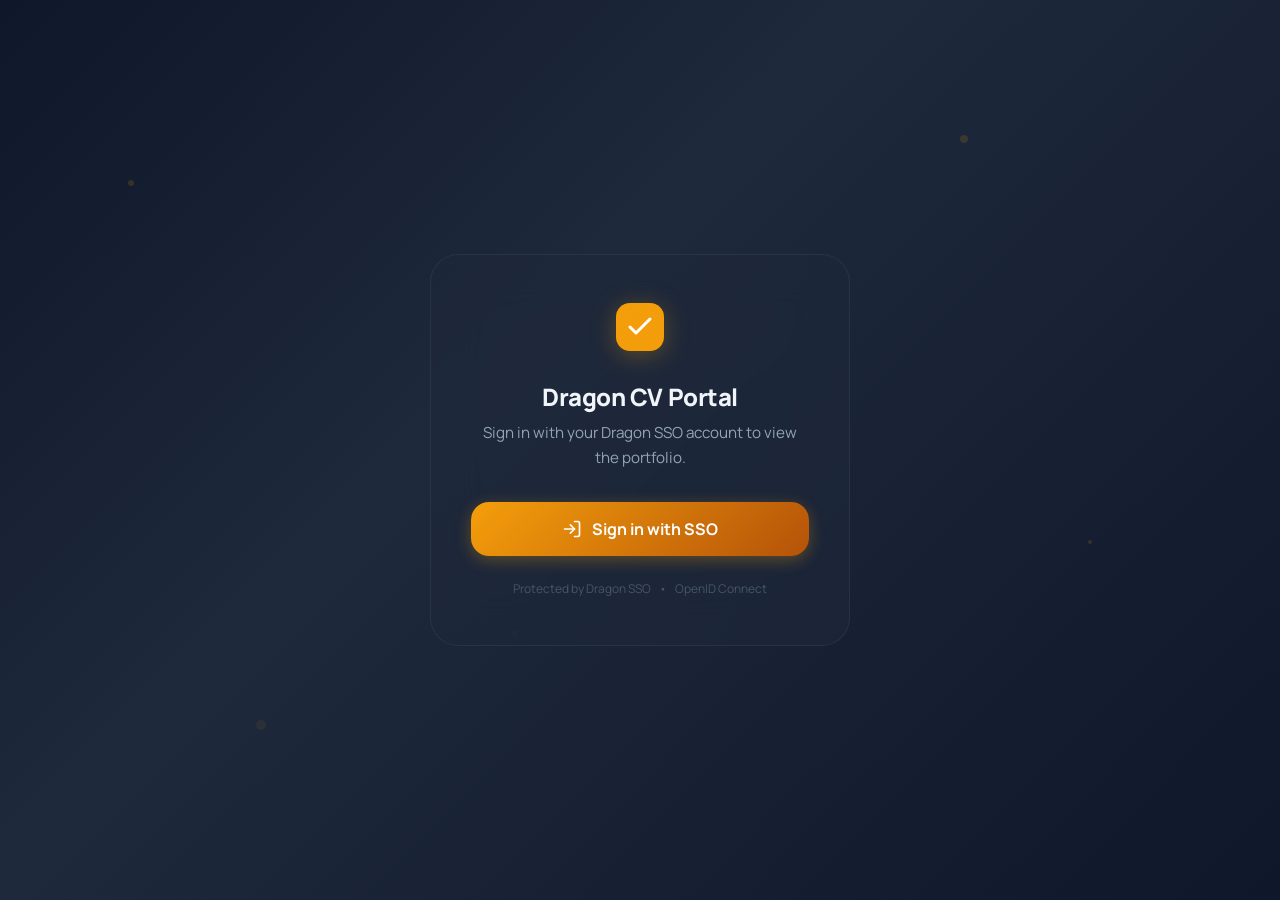
==== site/index.html @ c3ba5849 "feat: use configmap for auth config" ====
<!DOCTYPE html>
<html lang="en">
<head>
    <meta charset="UTF-8">
    <meta name="viewport" content="width=device-width, initial-scale=1.0">
    <title>Pham Dinh Long | Software Engineer</title>
    <meta name="description" content="Senior .NET Back-end Engineer with experience in enterprise systems, ABP Framework, distributed systems, and Kubernetes delivery.">
    <link rel="preconnect" href="https://fonts.googleapis.com">
    <link rel="preconnect" href="https://fonts.gstatic.com" crossorigin>
    <link href="https://fonts.googleapis.com/css2?family=Manrope:wght@400;500;600;700;800&family=Source+Serif+4:wght@600;700&display=swap" rel="stylesheet">
    <link rel="stylesheet" href="styles.css">
</head>
<body>

    <!-- ════════════════════════════════════════════════════════════
         LOGIN GATE — Hiển thị khi chưa đăng nhập
         User phải login qua SSO mới xem được CV
         ════════════════════════════════════════════════════════════ -->
    <div id="login-gate" class="login-gate">
        <div class="login-particles">
            <span></span><span></span><span></span>
            <span></span><span></span><span></span>
        </div>
        <div class="login-card">
            <div class="login-logo">
                <svg width="48" height="48" viewBox="0 0 48 48" fill="none">
                    <rect width="48" height="48" rx="14" fill="url(#grad)"/>
                    <path d="M14 24l6 6 14-14" stroke="#fff" stroke-width="3" stroke-linecap="round" stroke-linejoin="round"/>
                    <defs><linearGradient id="grad" x1="0" y1="0" x2="48" y2="48"><stop stop-color="#f59e0b"/><stop offset="1" stop-color="#b45309"/></linearGradient></defs>
                </svg>
            </div>
            <h2 class="login-title">Dragon CV Portal</h2>
            <p class="login-subtitle">Sign in with your Dragon SSO account to view the portfolio.</p>
            <p class="login-error" id="login-error"></p>
            <button class="login-btn" onclick="login()" id="login-button">
                <svg width="20" height="20" viewBox="0 0 24 24" fill="none" stroke="currentColor" stroke-width="2" stroke-linecap="round" stroke-linejoin="round">
                    <path d="M15 3h4a2 2 0 0 1 2 2v14a2 2 0 0 1-2 2h-4"/>
                    <polyline points="10 17 15 12 10 7"/>
                    <line x1="15" y1="12" x2="3" y2="12"/>
                </svg>
                Sign in with SSO
            </button>
            <div class="login-footer">
                <span>Protected by Dragon SSO</span>
                <span>•</span>
                <span>OpenID Connect</span>
            </div>
        </div>
    </div>

    <!-- ════════════════════════════════════════════════════════════
         USER BAR — Hiển thị thông tin user + nút logout
         ════════════════════════════════════════════════════════════ -->
    <div id="user-bar" class="user-bar" style="display: none;">
        <div class="user-info">
            <div class="user-avatar" id="user-avatar">U</div>
            <div>
                <div class="user-name" id="user-name">User</div>
                <div class="user-email" id="user-email"></div>
            </div>
        </div>
        <button class="logout-btn" onclick="logout()" id="logout-button">
            <svg width="16" height="16" viewBox="0 0 24 24" fill="none" stroke="currentColor" stroke-width="2" stroke-linecap="round" stroke-linejoin="round">
                <path d="M9 21H5a2 2 0 0 1-2-2V5a2 2 0 0 1 2-2h4"/>
                <polyline points="16 17 21 12 16 7"/>
                <line x1="21" y1="12" x2="9" y2="12"/>
            </svg>
            Sign out
        </button>
    </div>

    <!-- ════════════════════════════════════════════════════════════
         CV CONTENT — Chỉ hiển thị sau khi login thành công
         ════════════════════════════════════════════════════════════ -->
    <div id="cv-content" class="cv-content" style="display: none;">
        <div class="page-shell">
            <header class="hero">
                <p class="eyebrow">Senior .NET Back-end Engineer</p>
                <h1>Pham Dinh Long</h1>
                <p class="summary">
                    5+ years building and modernizing enterprise platforms across ERP, HRM, procurement, and real-time messaging.
                    Strong in ABP Framework, distributed systems, DDD, CQRS, Kafka, and Kubernetes-oriented delivery.
                </p>
                <div class="contact-grid">
                    <a href="tel:0336183242">0336 183 242</a>
                    <a href="mailto:pdlong578@gmail.com">pdlong578@gmail.com</a>
                    <a href="https://github.com/long1712578" target="_blank" rel="noreferrer">GitHub</a>
                    <a href="https://www.linkedin.com/in/long-pham-509264329" target="_blank" rel="noreferrer">LinkedIn</a>
                    <span>Ho Chi Minh City</span>
                </div>
            </header>

            <main class="layout">
                <section class="panel panel-accent">
                    <h2>Professional Summary</h2>
                    <p>
                        Senior .NET Back-end Engineer experienced in designing scalable business platforms, refactoring legacy systems,
                        and leading modernization efforts from monolithic or desktop systems into modular web architectures.
                    </p>
                    <p>
                        Delivery focus includes payroll, procurement, ERP domains, event-driven integrations, background processing,
                        and production-oriented deployment workflows.
                    </p>
                </section>

                <section class="panel skills-panel">
                    <h2>Technical Skills</h2>
                    <div class="skill-groups">
                        <div>
                            <h3>Platform</h3>
                            <p>.NET 6/8/9, ASP.NET Core, ABP Framework, Angular, Node.js, NestJS</p>
                        </div>
                        <div>
                            <h3>Data</h3>
                            <p>SQL Server, PostgreSQL, Redis, Elasticsearch</p>
                        </div>
                        <div>
                            <h3>Architecture</h3>
                            <p>Modular Monolith, Microservices, DDD, CQRS, SOLID, OOP, Design Patterns</p>
                        </div>
                        <div>
                            <h3>DevOps</h3>
                            <p>Docker, Kubernetes (K3s), GitHub Actions, Cloudflare, Kafka, Socket.IO</p>
                        </div>
                    </div>
                </section>

                <section class="panel timeline-panel">
                    <h2>Selected Experience</h2>

                    <article class="timeline-item">
                        <div class="timeline-head">
                            <div>
                                <h3>Sevatech</h3>
                                <p>HRM System Modernization</p>
                            </div>
                            <span>May 2025 - Present</span>
                        </div>
                        <ul>
                            <li>Led migration from WinForms to ABP Framework on .NET 9 with modular architecture redesign.</li>
                            <li>Migrated data platform from SQL Server to PostgreSQL with schema redesign and query optimization.</li>
                            <li>Applied Kafka, Redis, Elasticsearch, background workers, and scheduled jobs for payroll batch processing.</li>
                        </ul>
                    </article>

                    <article class="timeline-item">
                        <div class="timeline-head">
                            <div>
                                <h3>Sevatech</h3>
                                <p>Purchase Order System</p>
                            </div>
                            <span>May 2025 - Present</span>
                        </div>
                        <ul>
                            <li>Designed procurement lifecycle system for vendor selection, approvals, and order management.</li>
                            <li>Led domain modeling with ABP layered architecture and multi-stage workflow orchestration.</li>
                            <li>Owned technical planning and code review as team lead.</li>
                        </ul>
                    </article>

                    <article class="timeline-item">
                        <div class="timeline-head">
                            <div>
                                <h3>Enterprise ERP System</h3>
                                <p>Web platform for finance, procurement, warehouse, production planning, and client management</p>
                            </div>
                            <span>2023 - 2025</span>
                        </div>
                        <ul>
                            <li>Built business flows for order lifecycle, merchandise management, and warehouse automation.</li>
                            <li>Delivered real-time updates using background workers and Socket.IO patterns.</li>
                            <li>Supported costing, pricing, and production process orchestration for enterprise operations.</li>
                        </ul>
                    </article>
                </section>

                <section class="panel quote-panel">
                    <h2>What I Bring</h2>
                    <p>
                        I combine backend architecture depth with practical delivery discipline: clean domain design, production-safe CI/CD,
                        and systems that can be debugged, scaled, and handed over without drama.
                    </p>
                </section>
            </main>
        </div>
    </div>

    <!-- OIDC Config (từ K8s ConfigMap — xem cv-auth-config.yaml) -->
    <script src="config.js"></script>
    <!-- OIDC Auth Module -->
    <script src="auth.js"></script>
</body>
</html>
---- site/styles.css ----
/* ═══════════════════════════════════════════════════════════════
   Dragon CV — Styles
   
   Cấu trúc:
   1. Design tokens (CSS variables)
   2. Reset & base
   3. Login gate (SSO login screen)
   4. User bar (authenticated header)
   5. CV content (portfolio)
   6. Responsive breakpoints
   ═══════════════════════════════════════════════════════════════ */

/* ── 1. Design Tokens ─────────────────────────────────────── */
:root {
    --bg: #f4efe7;
    --panel: rgba(255, 255, 255, 0.78);
    --panel-strong: #1f2937;
    --text: #18212e;
    --muted: #556274;
    --accent: #b45309;
    --accent-soft: #f59e0b;
    --accent-glow: rgba(245, 158, 11, 0.3);
    --line: rgba(24, 33, 46, 0.08);
    --shadow: 0 20px 60px rgba(24, 33, 46, 0.12);
    --radius-sm: 12px;
    --radius-md: 18px;
    --radius-lg: 24px;
    --radius-xl: 28px;
    --transition: 0.3s cubic-bezier(0.4, 0, 0.2, 1);
}

/* ── 2. Reset & Base ──────────────────────────────────────── */
* {
    box-sizing: border-box;
    margin: 0;
    padding: 0;
}

body {
    font-family: 'Manrope', system-ui, -apple-system, sans-serif;
    color: var(--text);
    background:
        radial-gradient(circle at top left, rgba(180, 83, 9, 0.22), transparent 30%),
        radial-gradient(circle at top right, rgba(31, 41, 55, 0.14), transparent 28%),
        linear-gradient(180deg, #fbf7f1 0%, var(--bg) 100%);
    min-height: 100vh;
    -webkit-font-smoothing: antialiased;
}

/* ── 3. Login Gate ────────────────────────────────────────── */
.login-gate {
    position: fixed;
    inset: 0;
    z-index: 1000;
    display: flex;
    align-items: center;
    justify-content: center;
    background: linear-gradient(135deg, #0f172a 0%, #1e293b 40%, #0f172a 100%);
    overflow: hidden;
}

/* Animated background particles */
.login-particles {
    position: absolute;
    inset: 0;
    overflow: hidden;
    pointer-events: none;
}

.login-particles span {
    position: absolute;
    width: 6px;
    height: 6px;
    border-radius: 50%;
    background: var(--accent-soft);
    opacity: 0.15;
    animation: float 15s infinite ease-in-out;
}

.login-particles span:nth-child(1) { left: 10%; top: 20%; animation-delay: 0s; animation-duration: 18s; }
.login-particles span:nth-child(2) { left: 75%; top: 15%; animation-delay: 2s; width: 8px; height: 8px; }
.login-particles span:nth-child(3) { left: 40%; top: 70%; animation-delay: 4s; animation-duration: 20s; }
.login-particles span:nth-child(4) { left: 85%; top: 60%; animation-delay: 6s; width: 4px; height: 4px; }
.login-particles span:nth-child(5) { left: 20%; top: 80%; animation-delay: 8s; width: 10px; height: 10px; opacity: 0.08; }
.login-particles span:nth-child(6) { left: 60%; top: 40%; animation-delay: 3s; animation-duration: 22s; }

@keyframes float {
    0%, 100% { transform: translate(0, 0) scale(1); opacity: 0.15; }
    25% { transform: translate(30px, -40px) scale(1.3); opacity: 0.25; }
    50% { transform: translate(-20px, 20px) scale(0.8); opacity: 0.1; }
    75% { transform: translate(40px, 30px) scale(1.1); opacity: 0.2; }
}

.login-card {
    position: relative;
    width: min(420px, calc(100% - 32px));
    padding: 48px 40px;
    border-radius: var(--radius-xl);
    background: rgba(30, 41, 59, 0.6);
    border: 1px solid rgba(148, 163, 184, 0.1);
    backdrop-filter: blur(24px);
    text-align: center;
    animation: cardAppear 0.6s ease-out;
}

@keyframes cardAppear {
    from { opacity: 0; transform: translateY(20px) scale(0.96); }
    to { opacity: 1; transform: translateY(0) scale(1); }
}

.login-logo {
    margin-bottom: 24px;
}

.login-logo svg {
    filter: drop-shadow(0 4px 12px var(--accent-glow));
}

.login-title {
    color: #f1f5f9;
    font-size: 1.5rem;
    font-weight: 800;
    margin-bottom: 8px;
    letter-spacing: -0.02em;
}

.login-subtitle {
    color: #94a3b8;
    font-size: 0.95rem;
    line-height: 1.6;
    margin-bottom: 32px;
}

.login-error {
    display: none;
    color: #f87171;
    font-size: 0.85rem;
    margin-bottom: 16px;
    padding: 10px 16px;
    border-radius: var(--radius-sm);
    background: rgba(248, 113, 113, 0.1);
    border: 1px solid rgba(248, 113, 113, 0.2);
}

.login-btn {
    display: inline-flex;
    align-items: center;
    gap: 10px;
    width: 100%;
    padding: 16px 24px;
    border: none;
    border-radius: var(--radius-md);
    background: linear-gradient(135deg, var(--accent-soft), var(--accent));
    color: #fff;
    font-family: inherit;
    font-size: 1rem;
    font-weight: 700;
    cursor: pointer;
    transition: all var(--transition);
    justify-content: center;
    box-shadow: 0 4px 16px var(--accent-glow);
}

.login-btn:hover {
    transform: translateY(-2px);
    box-shadow: 0 8px 24px var(--accent-glow);
    filter: brightness(1.1);
}

.login-btn:active {
    transform: translateY(0);
}

.login-footer {
    display: flex;
    align-items: center;
    justify-content: center;
    gap: 8px;
    margin-top: 24px;
    color: #475569;
    font-size: 0.75rem;
}

/* ── 4. User Bar ──────────────────────────────────────────── */
.user-bar {
    position: sticky;
    top: 0;
    z-index: 100;
    display: flex;
    align-items: center;
    justify-content: space-between;
    padding: 12px 24px;
    background: rgba(15, 23, 42, 0.95);
    backdrop-filter: blur(12px);
    border-bottom: 1px solid rgba(148, 163, 184, 0.1);
    animation: slideDown 0.4s ease-out;
}

@keyframes slideDown {
    from { opacity: 0; transform: translateY(-100%); }
    to { opacity: 1; transform: translateY(0); }
}

.user-info {
    display: flex;
    align-items: center;
    gap: 12px;
}

.user-avatar {
    width: 36px;
    height: 36px;
    border-radius: 10px;
    background: linear-gradient(135deg, var(--accent-soft), var(--accent));
    display: flex;
    align-items: center;
    justify-content: center;
    color: #fff;
    font-weight: 800;
    font-size: 0.9rem;
}

.user-name {
    color: #f1f5f9;
    font-weight: 700;
    font-size: 0.9rem;
}

.user-email {
    color: #64748b;
    font-size: 0.75rem;
}

.logout-btn {
    display: inline-flex;
    align-items: center;
    gap: 6px;
    padding: 8px 16px;
    border: 1px solid rgba(148, 163, 184, 0.2);
    border-radius: var(--radius-sm);
    background: transparent;
    color: #94a3b8;
    font-family: inherit;
    font-size: 0.8rem;
    font-weight: 600;
    cursor: pointer;
    transition: all var(--transition);
}

.logout-btn:hover {
    color: #f87171;
    border-color: rgba(248, 113, 113, 0.3);
    background: rgba(248, 113, 113, 0.1);
}

/* ── 5. CV Content ────────────────────────────────────────── */
.cv-content {
    animation: fadeIn 0.5s ease-out;
}

@keyframes fadeIn {
    from { opacity: 0; }
    to { opacity: 1; }
}

.page-shell {
    width: min(1120px, calc(100% - 32px));
    margin: 0 auto;
    padding: 48px 0 72px;
}

.hero {
    position: relative;
    overflow: hidden;
    padding: 40px;
    border: 1px solid var(--line);
    border-radius: var(--radius-xl);
    background: linear-gradient(135deg, rgba(255, 248, 240, 0.96), rgba(255, 255, 255, 0.72));
    box-shadow: var(--shadow);
}

.eyebrow {
    margin: 0 0 12px;
    color: var(--accent);
    letter-spacing: 0.18em;
    text-transform: uppercase;
    font-size: 0.75rem;
    font-weight: 800;
}

h1, h2, h3 { margin: 0; }

h1 {
    max-width: 680px;
    font-family: 'Source Serif 4', serif;
    font-size: clamp(2.8rem, 7vw, 5rem);
    line-height: 0.95;
}

.summary {
    max-width: 760px;
    margin: 18px 0 0;
    font-size: 1.05rem;
    line-height: 1.75;
    color: var(--muted);
}

.contact-grid {
    display: grid;
    grid-template-columns: repeat(auto-fit, minmax(190px, 1fr));
    gap: 12px;
    margin-top: 28px;
}

.contact-grid a,
.contact-grid span {
    padding: 14px 16px;
    border-radius: 16px;
    background: rgba(255, 255, 255, 0.7);
    border: 1px solid rgba(180, 83, 9, 0.14);
    color: var(--text);
    text-decoration: none;
    font-weight: 600;
    transition: all var(--transition);
}

.contact-grid a:hover {
    border-color: var(--accent-soft);
    background: rgba(245, 158, 11, 0.08);
    transform: translateY(-2px);
}

.layout {
    display: grid;
    grid-template-columns: repeat(12, 1fr);
    gap: 20px;
    margin-top: 24px;
}

.panel {
    padding: 28px;
    border-radius: var(--radius-lg);
    border: 1px solid var(--line);
    background: var(--panel);
    box-shadow: var(--shadow);
    backdrop-filter: blur(10px);
    transition: transform var(--transition);
}

.panel:hover {
    transform: translateY(-2px);
}

.panel h2 {
    margin-bottom: 14px;
    font-size: 1.25rem;
}

.panel p {
    margin: 0;
    color: var(--muted);
    line-height: 1.75;
}

.panel p + p {
    margin-top: 12px;
}

.panel-accent {
    grid-column: span 5;
    background: linear-gradient(180deg, rgba(180, 83, 9, 0.95), rgba(120, 53, 15, 0.92));
    color: #fff7ed;
}

.panel-accent p,
.panel-accent h2 {
    color: inherit;
}

.skills-panel {
    grid-column: span 7;
}

.skill-groups {
    display: grid;
    grid-template-columns: repeat(auto-fit, minmax(220px, 1fr));
    gap: 18px;
}

.skill-groups div {
    padding: 18px;
    border-radius: var(--radius-md);
    background: rgba(24, 33, 46, 0.03);
    border: 1px solid rgba(24, 33, 46, 0.06);
    transition: all var(--transition);
}

.skill-groups div:hover {
    background: rgba(245, 158, 11, 0.05);
    border-color: rgba(245, 158, 11, 0.15);
}

.skill-groups h3 {
    margin-bottom: 8px;
    font-size: 1rem;
}

.timeline-panel {
    grid-column: span 8;
}

.timeline-item + .timeline-item {
    margin-top: 22px;
    padding-top: 22px;
    border-top: 1px solid var(--line);
}

.timeline-head {
    display: flex;
    align-items: flex-start;
    justify-content: space-between;
    gap: 16px;
    margin-bottom: 10px;
}

.timeline-head p,
.timeline-head span {
    margin: 6px 0 0;
    color: var(--muted);
}

ul {
    margin: 0;
    padding-left: 18px;
    color: var(--muted);
    line-height: 1.7;
}

.quote-panel {
    grid-column: span 4;
    background: linear-gradient(180deg, rgba(31, 41, 55, 0.96), rgba(55, 65, 81, 0.94));
}

.quote-panel h2,
.quote-panel p {
    color: #f9fafb;
}

/* ── 6. Responsive ────────────────────────────────────────── */
@media (max-width: 900px) {
    .panel-accent,
    .skills-panel,
    .timeline-panel,
    .quote-panel {
        grid-column: 1 / -1;
    }

    .hero,
    .panel {
        padding: 24px;
    }

    .timeline-head {
        flex-direction: column;
    }

    .login-card {
        padding: 32px 24px;
    }

    .user-bar {
        padding: 10px 16px;
    }
}

@media (max-width: 480px) {
    .page-shell {
        padding: 24px 0 48px;
    }

    .contact-grid {
        grid-template-columns: 1fr;
    }
}
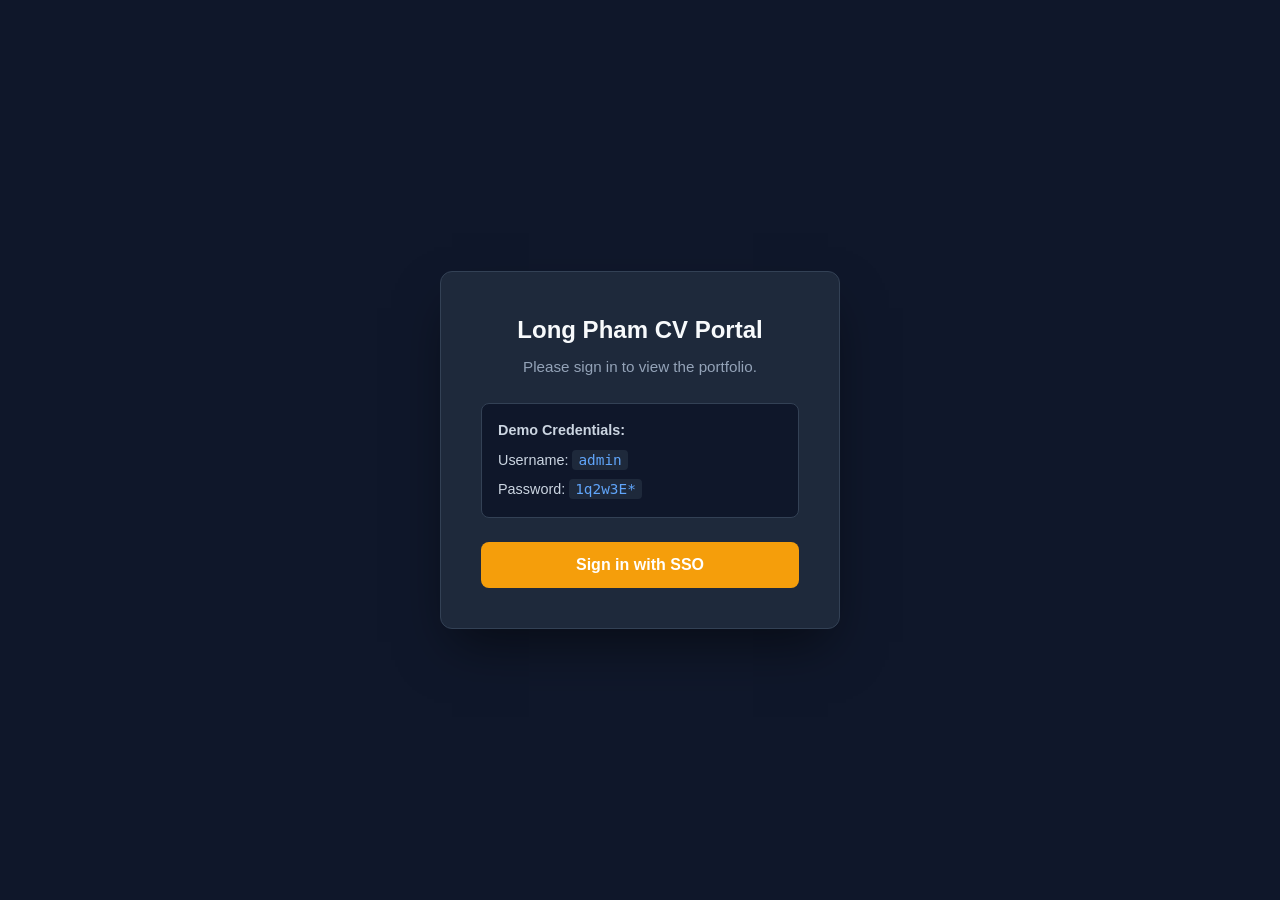
==== commit 1c5a3767: "fix(): UI CV" ====
--- a/site/index.html
+++ b/site/index.html
@@ -5,46 +5,31 @@
     <meta name="viewport" content="width=device-width, initial-scale=1.0">
     <title>Pham Dinh Long | Software Engineer</title>
     <meta name="description" content="Senior .NET Back-end Engineer with experience in enterprise systems, ABP Framework, distributed systems, and Kubernetes delivery.">
-    <link rel="preconnect" href="https://fonts.googleapis.com">
-    <link rel="preconnect" href="https://fonts.gstatic.com" crossorigin>
-    <link href="https://fonts.googleapis.com/css2?family=Manrope:wght@400;500;600;700;800&family=Source+Serif+4:wght@600;700&display=swap" rel="stylesheet">
     <link rel="stylesheet" href="styles.css">
 </head>
 <body>
 
     <!-- ════════════════════════════════════════════════════════════
          LOGIN GATE — Hiển thị khi chưa đăng nhập
-         User phải login qua SSO mới xem được CV
          ════════════════════════════════════════════════════════════ -->
     <div id="login-gate" class="login-gate">
-        <div class="login-particles">
-            <span></span><span></span><span></span>
-            <span></span><span></span><span></span>
-        </div>
         <div class="login-card">
-            <div class="login-logo">
-                <svg width="48" height="48" viewBox="0 0 48 48" fill="none">
-                    <rect width="48" height="48" rx="14" fill="url(#grad)"/>
-                    <path d="M14 24l6 6 14-14" stroke="#fff" stroke-width="3" stroke-linecap="round" stroke-linejoin="round"/>
-                    <defs><linearGradient id="grad" x1="0" y1="0" x2="48" y2="48"><stop stop-color="#f59e0b"/><stop offset="1" stop-color="#b45309"/></linearGradient></defs>
-                </svg>
-            </div>
-            <h2 class="login-title">Dragon CV Portal</h2>
-            <p class="login-subtitle">Sign in with your Dragon SSO account to view the portfolio.</p>
+            <h2 class="login-title">Long Pham CV Portal</h2>
+            <p class="login-subtitle">Please sign in to view the portfolio.</p>
+            
+            <div class="login-hint">
+                <p style="margin-bottom: 8px; font-weight: 600;">Demo Credentials:</p>
+                <div style="display: flex; flex-direction: column; gap: 8px;">
+                    <div>Username: <code>admin</code></div>
+                    <div>Password: <code>1q2w3E*</code></div>
+                </div>
+            </div>
+
             <p class="login-error" id="login-error"></p>
+            
             <button class="login-btn" onclick="login()" id="login-button">
-                <svg width="20" height="20" viewBox="0 0 24 24" fill="none" stroke="currentColor" stroke-width="2" stroke-linecap="round" stroke-linejoin="round">
-                    <path d="M15 3h4a2 2 0 0 1 2 2v14a2 2 0 0 1-2 2h-4"/>
-                    <polyline points="10 17 15 12 10 7"/>
-                    <line x1="15" y1="12" x2="3" y2="12"/>
-                </svg>
                 Sign in with SSO
             </button>
-            <div class="login-footer">
-                <span>Protected by Dragon SSO</span>
-                <span>•</span>
-                <span>OpenID Connect</span>
-            </div>
         </div>
     </div>
 
@@ -53,18 +38,13 @@
          ════════════════════════════════════════════════════════════ -->
     <div id="user-bar" class="user-bar" style="display: none;">
         <div class="user-info">
-            <div class="user-avatar" id="user-avatar">U</div>
+            <div class="user-avatar" id="user-avatar">L</div>
             <div>
                 <div class="user-name" id="user-name">User</div>
                 <div class="user-email" id="user-email"></div>
             </div>
         </div>
         <button class="logout-btn" onclick="logout()" id="logout-button">
-            <svg width="16" height="16" viewBox="0 0 24 24" fill="none" stroke="currentColor" stroke-width="2" stroke-linecap="round" stroke-linejoin="round">
-                <path d="M9 21H5a2 2 0 0 1-2-2V5a2 2 0 0 1 2-2h4"/>
-                <polyline points="16 17 21 12 16 7"/>
-                <line x1="21" y1="12" x2="9" y2="12"/>
-            </svg>
             Sign out
         </button>
     </div>
@@ -73,121 +53,171 @@
          CV CONTENT — Chỉ hiển thị sau khi login thành công
          ════════════════════════════════════════════════════════════ -->
     <div id="cv-content" class="cv-content" style="display: none;">
-        <div class="page-shell">
-            <header class="hero">
-                <p class="eyebrow">Senior .NET Back-end Engineer</p>
-                <h1>Pham Dinh Long</h1>
-                <p class="summary">
-                    5+ years building and modernizing enterprise platforms across ERP, HRM, procurement, and real-time messaging.
-                    Strong in ABP Framework, distributed systems, DDD, CQRS, Kafka, and Kubernetes-oriented delivery.
-                </p>
-                <div class="contact-grid">
-                    <a href="tel:0336183242">0336 183 242</a>
-                    <a href="mailto:pdlong578@gmail.com">pdlong578@gmail.com</a>
-                    <a href="https://github.com/long1712578" target="_blank" rel="noreferrer">GitHub</a>
-                    <a href="https://www.linkedin.com/in/long-pham-509264329" target="_blank" rel="noreferrer">LinkedIn</a>
-                    <span>Ho Chi Minh City</span>
-                </div>
-            </header>
-
-            <main class="layout">
-                <section class="panel panel-accent">
-                    <h2>Professional Summary</h2>
-                    <p>
-                        Senior .NET Back-end Engineer experienced in designing scalable business platforms, refactoring legacy systems,
-                        and leading modernization efforts from monolithic or desktop systems into modular web architectures.
-                    </p>
-                    <p>
-                        Delivery focus includes payroll, procurement, ERP domains, event-driven integrations, background processing,
-                        and production-oriented deployment workflows.
-                    </p>
-                </section>
-
-                <section class="panel skills-panel">
-                    <h2>Technical Skills</h2>
-                    <div class="skill-groups">
-                        <div>
-                            <h3>Platform</h3>
-                            <p>.NET 6/8/9, ASP.NET Core, ABP Framework, Angular, Node.js, NestJS</p>
-                        </div>
-                        <div>
-                            <h3>Data</h3>
-                            <p>SQL Server, PostgreSQL, Redis, Elasticsearch</p>
-                        </div>
-                        <div>
-                            <h3>Architecture</h3>
-                            <p>Modular Monolith, Microservices, DDD, CQRS, SOLID, OOP, Design Patterns</p>
-                        </div>
-                        <div>
-                            <h3>DevOps</h3>
-                            <p>Docker, Kubernetes (K3s), GitHub Actions, Cloudflare, Kafka, Socket.IO</p>
-                        </div>
-                    </div>
-                </section>
-
-                <section class="panel timeline-panel">
-                    <h2>Selected Experience</h2>
-
-                    <article class="timeline-item">
-                        <div class="timeline-head">
-                            <div>
-                                <h3>Sevatech</h3>
-                                <p>HRM System Modernization</p>
-                            </div>
-                            <span>May 2025 - Present</span>
-                        </div>
-                        <ul>
-                            <li>Led migration from WinForms to ABP Framework on .NET 9 with modular architecture redesign.</li>
-                            <li>Migrated data platform from SQL Server to PostgreSQL with schema redesign and query optimization.</li>
-                            <li>Applied Kafka, Redis, Elasticsearch, background workers, and scheduled jobs for payroll batch processing.</li>
-                        </ul>
-                    </article>
-
-                    <article class="timeline-item">
-                        <div class="timeline-head">
-                            <div>
-                                <h3>Sevatech</h3>
-                                <p>Purchase Order System</p>
-                            </div>
-                            <span>May 2025 - Present</span>
-                        </div>
-                        <ul>
-                            <li>Designed procurement lifecycle system for vendor selection, approvals, and order management.</li>
-                            <li>Led domain modeling with ABP layered architecture and multi-stage workflow orchestration.</li>
-                            <li>Owned technical planning and code review as team lead.</li>
-                        </ul>
-                    </article>
-
-                    <article class="timeline-item">
-                        <div class="timeline-head">
-                            <div>
-                                <h3>Enterprise ERP System</h3>
-                                <p>Web platform for finance, procurement, warehouse, production planning, and client management</p>
-                            </div>
-                            <span>2023 - 2025</span>
-                        </div>
-                        <ul>
-                            <li>Built business flows for order lifecycle, merchandise management, and warehouse automation.</li>
-                            <li>Delivered real-time updates using background workers and Socket.IO patterns.</li>
-                            <li>Supported costing, pricing, and production process orchestration for enterprise operations.</li>
-                        </ul>
-                    </article>
-                </section>
-
-                <section class="panel quote-panel">
-                    <h2>What I Bring</h2>
-                    <p>
-                        I combine backend architecture depth with practical delivery discipline: clean domain design, production-safe CI/CD,
-                        and systems that can be debugged, scaled, and handed over without drama.
-                    </p>
-                </section>
-            </main>
+        <div class="cv-document">
+
+            <!-- HEADER -->
+            <div class="cv-header">
+                <div class="cv-header-photo-placeholder">
+                   <!-- <img src="avatar.jpg" class="cv-header-photo" alt="avatar"> -->
+                </div>
+                <div class="cv-header-info">
+                    <h1>Pham Dinh Long</h1>
+                    <h2>Senior .NET Back-end Engineer</h2>
+                    <div class="cv-header-details">
+                        <div><span class="label">Dob:</span><span class="val">17/12/1998</span></div>
+                        <div><span class="label">Gender:</span><span class="val">Male</span></div>
+                        <div><span class="label">Phone:</span><span class="val">0336 183 242</span></div>
+                        <div><span class="label">Email:</span><span class="val"><a href="mailto:pdlong578@gmail.com">pdlong578@gmail.com</a></span></div>
+                        <div><span class="label">Website:</span><span class="val"><a href="https://github.com/long1712578" target="_blank">github.com/long1712578</a> | <a href="https://linkedin.com/in/long-pham-509264329" target="_blank">linkedin.com/in/long-pham</a></span></div>
+                        <div><span class="label">Address:</span><span class="val">Ho Chi Minh City, Vietnam</span></div>
+                    </div>
+                </div>
+            </div>
+
+            <!-- OBJECTIVE -->
+            <div class="cv-section">
+                <div class="cv-section-title">Professional Summary</div>
+                <p>Senior .NET Back-end Engineer with 5+ years of experience designing and modernizing enterprise systems in ERP, HRM, procurement, and real-time messaging domains. Strong expertise in distributed systems, event-driven architecture (Kafka), DDD, CQRS, and modular monolith design using ABP Framework. Proven experience in system modernization, high-throughput data processing optimization, and building scalable back-end services deployed on Kubernetes environments.</p>
+            </div>
+
+            <!-- WORK EXPERIENCE -->
+            <div class="cv-section">
+                <div class="cv-section-title">Work Experience</div>
+                
+                <div class="cv-row">
+                    <div class="cv-row-left">05/2025 - Present</div>
+                    <div class="cv-row-right">
+                        <div class="cv-item-title">Sevatech</div>
+                        <div class="cv-item-subtitle">Back-end Engineer (System Modernization)</div>
+                        <ul>
+                            <li>Led the modernization of the legacy WinForms HRM system into a scalable web platform using ABP Framework (.NET 9).</li>
+                            <li>Redesigned domain model using ABP modular architecture and refactored legacy stored procedures into Linq-based domain logic following DDD principles.</li>
+                            <li>Migrated database from SQL Server to PostgreSQL, including schema redesign and query optimization.</li>
+                            <li>Designed and implemented dynamic payroll formula engine, allowing runtime configuration of salary calculations without redeployment.</li>
+                            <li>Applied distributed system patterns using Kafka, Elasticsearch, Redis, and background workers for payroll batch processing.</li>
+                        </ul>
+                    </div>
+                </div>
+                
+                <div class="cv-row">
+                    <div class="cv-row-left">05/2025 - Present</div>
+                    <div class="cv-row-right">
+                        <div class="cv-item-title">Sevatech</div>
+                        <div class="cv-item-subtitle">Team Lead (Purchase Order System)</div>
+                        <ul>
+                            <li>Architected and implemented procurement domain model using ABP layered architecture.</li>
+                            <li>Designed workflow orchestration for multi-stage approval processes.</li>
+                            <li>Led technical planning and code review for the development team of 7 members.</li>
+                        </ul>
+                    </div>
+                </div>
+
+                <div class="cv-row">
+                    <div class="cv-row-left">07/2023 - 05/2025</div>
+                    <div class="cv-row-right">
+                        <div class="cv-item-title">Un-Available LTD</div>
+                        <div class="cv-item-subtitle">Back-end Engineer (Enterprise ERP System)</div>
+                        <ul>
+                            <li>Developed real-time order tracking and updates using Hangfire, Background Workers, and Socket.IO.</li>
+                            <li>Applied advanced design patterns (Strategy, Provider, Builder) to make business logic easily extendable for change requests and integrated the Observer Pattern to enable dynamic generation of cutting docket print files.</li>
+                            <li>Maintained and extended the Costing Sheet Module, including formula updates, flow logic adjustments, and data synchronization.</li>
+                            <li>Supported Warehouse module with barcode/QR code generation, and automated stock-in/out via SQL stored procedures.</li>
+                            <li>Implemented Finance module with automated Excel/PDF export features using Epplus.</li>
+                        </ul>
+                    </div>
+                </div>
+
+                <div class="cv-row">
+                    <div class="cv-row-left">07/2024 - 05/2025</div>
+                    <div class="cv-row-right">
+                        <div class="cv-item-title">Un-Available LTD</div>
+                        <div class="cv-item-subtitle">Back-end API Developer (ERP Mobile)</div>
+                        <ul>
+                            <li>Developed RESTFul APIs to manage data for lots, pallets, and warehouse locations using .NET 8, CQRS pattern, and MediatR.</li>
+                            <li>Maintained and optimized SQL queries and Redis caching to improve data retrieval performance for mobile clients.</li>
+                        </ul>
+                    </div>
+                </div>
+
+                <div class="cv-row">
+                    <div class="cv-row-left">11/2020 - 07/2023</div>
+                    <div class="cv-row-right">
+                        <div class="cv-item-title">Truong Minh Thinh Company</div>
+                        <div class="cv-item-subtitle">Full-stack Developer (TDesk)</div>
+                        <ul>
+                            <li>Explored, implemented, and deployed backend services using Node.js and .NET to handle real-time messaging and distributed ID generation (Snowflake).</li>
+                            <li>Designed database schema using Cassandra to optimize heavy write messaging alongside SQL Server and Elasticsearch.</li>
+                            <li>Integrated Firebase FCM to Angular and .NET to orchestrate push notifications.</li>
+                            <li>Optimized load time and runtime performance of web UI and developed reusable plugins using Angular Elements.</li>
+                        </ul>
+                    </div>
+                </div>
+
+                <div class="cv-row">
+                    <div class="cv-row-left">07/2022 - 07/2023</div>
+                    <div class="cv-row-right">
+                        <div class="cv-item-title">Truong Minh Thinh Company</div>
+                        <div class="cv-item-subtitle">Back-end Developer (LiveApp)</div>
+                        <ul>
+                            <li>Implemented core engagement features including live video view counts, comments, and posts using ABP Framework and Socket.IO.</li>
+                            <li>Integrated chat service interoperability between TDesk and LiveApp to facilitate order creation and confirmation.</li>
+                            <li>Built and managed CI/CD pipelines deploying services via Docker and Helm Charts to Kubernetes (K8s) clusters.</li>
+                        </ul>
+                    </div>
+                </div>
+            </div>
+
+            <!-- EDUCATION -->
+            <div class="cv-section">
+                <div class="cv-section-title">Education</div>
+                <div class="cv-row">
+                    <div class="cv-row-left">Graduated</div>
+                    <div class="cv-row-right">
+                        <div class="cv-item-title">VNUHCM - University of Science</div>
+                        <div class="cv-item-subtitle">Major: Information Technology</div>
+                        <ul>
+                            <li>Bachelor's Degree</li>
+                            <li>GPA: 7.7/10</li>
+                        </ul>
+                    </div>
+                </div>
+            </div>
+
+            <!-- SKILLS -->
+            <div class="cv-section">
+                <div class="cv-section-title">Skills</div>
+                <div class="cv-row">
+                    <div class="cv-row-left" style="font-weight: 700;">Technologies</div>
+                    <div class="cv-row-right">
+                        <ul>
+                            <li>.NET 6/8/9, ASP.NET Core, Angular, NodeJS, NestJS</li>
+                            <li>Kubernetes (K3s), Docker, Kafka, Socket.IO, Firebase FCM, EPPlus, Tailwind CSS</li>
+                        </ul>
+                    </div>
+                </div>
+                <div class="cv-row">
+                    <div class="cv-row-left" style="font-weight: 700;">Data Systems</div>
+                    <div class="cv-row-right">
+                        <ul>
+                            <li>SQL Server, PostgreSQL, Redis, Elasticsearch</li>
+                        </ul>
+                    </div>
+                </div>
+                <div class="cv-row">
+                    <div class="cv-row-left" style="font-weight: 700;">Architecture</div>
+                    <div class="cv-row-right">
+                        <ul>
+                            <li>Modular Monolith, Microservices, Domain-Driven Design (DDD), CQRS, SOLID, OOP, Design Patterns</li>
+                        </ul>
+                    </div>
+                </div>
+            </div>
+
         </div>
     </div>
 
-    <!-- OIDC Config (từ K8s ConfigMap — xem cv-auth-config.yaml) -->
+    <!-- OIDC Config -->
     <script src="config.js"></script>
-    <!-- OIDC Auth Module -->
     <script src="auth.js"></script>
 </body>
 </html>
--- a/site/styles.css
+++ b/site/styles.css
@@ -1,484 +1,246 @@
 /* ═══════════════════════════════════════════════════════════════
-   Dragon CV — Styles
-   
-   Cấu trúc:
-   1. Design tokens (CSS variables)
-   2. Reset & base
-   3. Login gate (SSO login screen)
-   4. User bar (authenticated header)
-   5. CV content (portfolio)
-   6. Responsive breakpoints
+   Long Pham CV — Styles (TopCV Style)
    ═══════════════════════════════════════════════════════════════ */
 
-/* ── 1. Design Tokens ─────────────────────────────────────── */
 :root {
-    --bg: #f4efe7;
-    --panel: rgba(255, 255, 255, 0.78);
-    --panel-strong: #1f2937;
-    --text: #18212e;
-    --muted: #556274;
-    --accent: #b45309;
-    --accent-soft: #f59e0b;
-    --accent-glow: rgba(245, 158, 11, 0.3);
-    --line: rgba(24, 33, 46, 0.08);
-    --shadow: 0 20px 60px rgba(24, 33, 46, 0.12);
-    --radius-sm: 12px;
-    --radius-md: 18px;
-    --radius-lg: 24px;
-    --radius-xl: 28px;
-    --transition: 0.3s cubic-bezier(0.4, 0, 0.2, 1);
-}
-
-/* ── 2. Reset & Base ──────────────────────────────────────── */
-* {
-    box-sizing: border-box;
-    margin: 0;
-    padding: 0;
-}
+    --text-color: #1a1a1a;
+    --border-color: #000000;
+    --bg-color: #f3f4f6;
+    --font-main: 'Arial', sans-serif; 
+    
+    /* Login variables */
+    --login-bg: #0f172a;
+    --login-primary: #f59e0b;
+    --login-primary-hover: #d97706;
+}
+
+* { box-sizing: border-box; margin: 0; padding: 0; }
 
 body {
-    font-family: 'Manrope', system-ui, -apple-system, sans-serif;
-    color: var(--text);
-    background:
-        radial-gradient(circle at top left, rgba(180, 83, 9, 0.22), transparent 30%),
-        radial-gradient(circle at top right, rgba(31, 41, 55, 0.14), transparent 28%),
-        linear-gradient(180deg, #fbf7f1 0%, var(--bg) 100%);
-    min-height: 100vh;
-    -webkit-font-smoothing: antialiased;
-}
-
-/* ── 3. Login Gate ────────────────────────────────────────── */
+    font-family: var(--font-main);
+    color: var(--text-color);
+    background: var(--bg-color);
+    line-height: 1.5;
+    font-size: 14px;
+}
+
+/* ── LOGIN GATE ────────────────────────────────────────── */
 .login-gate {
-    position: fixed;
-    inset: 0;
-    z-index: 1000;
-    display: flex;
-    align-items: center;
-    justify-content: center;
-    background: linear-gradient(135deg, #0f172a 0%, #1e293b 40%, #0f172a 100%);
+    position: fixed; inset: 0; z-index: 1000;
+    display: flex; align-items: center; justify-content: center;
+    background: var(--login-bg);
     overflow: hidden;
-}
-
-/* Animated background particles */
-.login-particles {
-    position: absolute;
-    inset: 0;
-    overflow: hidden;
-    pointer-events: none;
-}
-
-.login-particles span {
-    position: absolute;
-    width: 6px;
-    height: 6px;
-    border-radius: 50%;
-    background: var(--accent-soft);
-    opacity: 0.15;
-    animation: float 15s infinite ease-in-out;
-}
-
-.login-particles span:nth-child(1) { left: 10%; top: 20%; animation-delay: 0s; animation-duration: 18s; }
-.login-particles span:nth-child(2) { left: 75%; top: 15%; animation-delay: 2s; width: 8px; height: 8px; }
-.login-particles span:nth-child(3) { left: 40%; top: 70%; animation-delay: 4s; animation-duration: 20s; }
-.login-particles span:nth-child(4) { left: 85%; top: 60%; animation-delay: 6s; width: 4px; height: 4px; }
-.login-particles span:nth-child(5) { left: 20%; top: 80%; animation-delay: 8s; width: 10px; height: 10px; opacity: 0.08; }
-.login-particles span:nth-child(6) { left: 60%; top: 40%; animation-delay: 3s; animation-duration: 22s; }
-
-@keyframes float {
-    0%, 100% { transform: translate(0, 0) scale(1); opacity: 0.15; }
-    25% { transform: translate(30px, -40px) scale(1.3); opacity: 0.25; }
-    50% { transform: translate(-20px, 20px) scale(0.8); opacity: 0.1; }
-    75% { transform: translate(40px, 30px) scale(1.1); opacity: 0.2; }
 }
 
 .login-card {
     position: relative;
-    width: min(420px, calc(100% - 32px));
-    padding: 48px 40px;
-    border-radius: var(--radius-xl);
-    background: rgba(30, 41, 59, 0.6);
-    border: 1px solid rgba(148, 163, 184, 0.1);
-    backdrop-filter: blur(24px);
+    width: min(400px, calc(100% - 32px));
+    padding: 40px;
+    border-radius: 12px;
+    background: #1e293b;
+    border: 1px solid #334155;
+    box-shadow: 0 25px 50px -12px rgba(0, 0, 0, 0.5);
     text-align: center;
-    animation: cardAppear 0.6s ease-out;
-}
-
-@keyframes cardAppear {
-    from { opacity: 0; transform: translateY(20px) scale(0.96); }
-    to { opacity: 1; transform: translateY(0) scale(1); }
-}
-
-.login-logo {
-    margin-bottom: 24px;
-}
-
-.login-logo svg {
-    filter: drop-shadow(0 4px 12px var(--accent-glow));
 }
 
 .login-title {
-    color: #f1f5f9;
+    color: #f8fafc;
     font-size: 1.5rem;
-    font-weight: 800;
+    font-weight: 700;
     margin-bottom: 8px;
-    letter-spacing: -0.02em;
 }
 
 .login-subtitle {
     color: #94a3b8;
     font-size: 0.95rem;
-    line-height: 1.6;
-    margin-bottom: 32px;
-}
+    margin-bottom: 24px;
+}
+
+.login-hint {
+    background: #0f172a;
+    border: 1px solid #334155;
+    border-radius: 8px;
+    padding: 16px;
+    margin-bottom: 24px;
+    text-align: left;
+    color: #cbd5e1;
+    font-size: 0.9rem;
+}
+.login-hint code {
+    background: #1e293b;
+    padding: 2px 6px;
+    border-radius: 4px;
+    color: #60a5fa;
+    font-family: monospace;
+}
+
+.login-btn {
+    display: inline-flex; align-items: center; justify-content: center; gap: 8px;
+    width: 100%; padding: 14px;
+    border: none; border-radius: 8px;
+    background: var(--login-primary); color: #fff;
+    font-size: 1rem; font-weight: 600;
+    cursor: pointer; transition: background 0.2s;
+}
+.login-btn:hover { background: var(--login-primary-hover); }
 
 .login-error {
-    display: none;
-    color: #f87171;
-    font-size: 0.85rem;
+    display: none; color: #f87171; font-size: 0.85rem; margin-bottom: 16px;
+}
+
+/* ── USER BAR ──────────────────────────────────────────── */
+.user-bar {
+    position: sticky; top: 0; z-index: 100;
+    display: flex; align-items: center; justify-content: space-between;
+    padding: 12px 24px; background: #fff;
+    box-shadow: 0 1px 3px rgba(0,0,0,0.1);
+}
+.user-info { display: flex; align-items: center; gap: 12px; }
+.user-avatar {
+    width: 36px; height: 36px; border-radius: 50%;
+    background: var(--login-primary); color: #fff;
+    display: flex; align-items: center; justify-content: center; font-weight: bold;
+}
+.user-name { font-weight: 600; color: #1e293b; }
+.user-email { font-size: 0.8rem; color: #64748b; }
+.logout-btn {
+    padding: 8px 16px; border: 1px solid #e2e8f0; border-radius: 6px;
+    background: transparent; color: #64748b; cursor: pointer;
+}
+.logout-btn:hover { background: #f1f5f9; color: #0f172a; }
+
+/* ── CV CONTENT ────────────────────────────────────────── */
+.cv-content {
+    padding: 40px 20px;
+    min-height: 100vh;
+}
+
+.cv-document {
+    width: 210mm; /* A4 width */
+    max-width: 100%;
+    margin: 0 auto;
+    padding: 20mm;
+    background: #ffffff;
+    box-shadow: 0 4px 12px rgba(0, 0, 0, 0.05);
+}
+
+/* CV Header */
+.cv-header {
+    display: flex;
+    gap: 30px;
+    margin-bottom: 30px;
+}
+.cv-header-photo {
+    width: 120px;
+    height: 160px;
+    object-fit: cover;
+    background: #e2e8f0;
+}
+.cv-header-photo-placeholder {
+    width: 120px;
+    height: 160px;
+    background: #e2e8f0;
+}
+.cv-header-info {
+    flex: 1;
+}
+.cv-header-info h1 {
+    font-size: 28px;
+    font-weight: 700;
+    margin-bottom: 4px;
+}
+.cv-header-info h2 {
+    font-size: 16px;
+    font-weight: 500;
+    margin-bottom: 12px;
+}
+.cv-header-details {
+    display: flex;
+    flex-direction: column;
+    gap: 4px;
+}
+.cv-header-details div {
+    display: flex;
+}
+.cv-header-details span.label {
+    font-weight: 700;
+    min-width: 80px;
+}
+.cv-header-details span.val a {
+    color: #1a1a1a;
+    text-decoration: none;
+}
+.cv-header-details span.val a:hover {
+    text-decoration: underline;
+}
+
+/* Sections */
+.cv-section {
+    margin-bottom: 24px;
+}
+.cv-section-title {
+    font-size: 18px;
+    font-weight: 700;
+    text-transform: uppercase;
+    border-bottom: 1px solid var(--border-color);
     margin-bottom: 16px;
-    padding: 10px 16px;
-    border-radius: var(--radius-sm);
-    background: rgba(248, 113, 113, 0.1);
-    border: 1px solid rgba(248, 113, 113, 0.2);
-}
-
-.login-btn {
-    display: inline-flex;
-    align-items: center;
-    gap: 10px;
-    width: 100%;
-    padding: 16px 24px;
-    border: none;
-    border-radius: var(--radius-md);
-    background: linear-gradient(135deg, var(--accent-soft), var(--accent));
-    color: #fff;
-    font-family: inherit;
-    font-size: 1rem;
-    font-weight: 700;
-    cursor: pointer;
-    transition: all var(--transition);
-    justify-content: center;
-    box-shadow: 0 4px 16px var(--accent-glow);
-}
-
-.login-btn:hover {
-    transform: translateY(-2px);
-    box-shadow: 0 8px 24px var(--accent-glow);
-    filter: brightness(1.1);
-}
-
-.login-btn:active {
-    transform: translateY(0);
-}
-
-.login-footer {
-    display: flex;
-    align-items: center;
-    justify-content: center;
-    gap: 8px;
-    margin-top: 24px;
-    color: #475569;
-    font-size: 0.75rem;
-}
-
-/* ── 4. User Bar ──────────────────────────────────────────── */
-.user-bar {
-    position: sticky;
-    top: 0;
-    z-index: 100;
-    display: flex;
-    align-items: center;
-    justify-content: space-between;
-    padding: 12px 24px;
-    background: rgba(15, 23, 42, 0.95);
-    backdrop-filter: blur(12px);
-    border-bottom: 1px solid rgba(148, 163, 184, 0.1);
-    animation: slideDown 0.4s ease-out;
-}
-
-@keyframes slideDown {
-    from { opacity: 0; transform: translateY(-100%); }
-    to { opacity: 1; transform: translateY(0); }
-}
-
-.user-info {
-    display: flex;
-    align-items: center;
-    gap: 12px;
-}
-
-.user-avatar {
-    width: 36px;
-    height: 36px;
-    border-radius: 10px;
-    background: linear-gradient(135deg, var(--accent-soft), var(--accent));
-    display: flex;
-    align-items: center;
-    justify-content: center;
-    color: #fff;
-    font-weight: 800;
-    font-size: 0.9rem;
-}
-
-.user-name {
-    color: #f1f5f9;
-    font-weight: 700;
-    font-size: 0.9rem;
-}
-
-.user-email {
-    color: #64748b;
-    font-size: 0.75rem;
-}
-
-.logout-btn {
-    display: inline-flex;
-    align-items: center;
-    gap: 6px;
-    padding: 8px 16px;
-    border: 1px solid rgba(148, 163, 184, 0.2);
-    border-radius: var(--radius-sm);
-    background: transparent;
-    color: #94a3b8;
-    font-family: inherit;
-    font-size: 0.8rem;
-    font-weight: 600;
-    cursor: pointer;
-    transition: all var(--transition);
-}
-
-.logout-btn:hover {
-    color: #f87171;
-    border-color: rgba(248, 113, 113, 0.3);
-    background: rgba(248, 113, 113, 0.1);
-}
-
-/* ── 5. CV Content ────────────────────────────────────────── */
-.cv-content {
-    animation: fadeIn 0.5s ease-out;
-}
-
-@keyframes fadeIn {
-    from { opacity: 0; }
-    to { opacity: 1; }
-}
-
-.page-shell {
-    width: min(1120px, calc(100% - 32px));
-    margin: 0 auto;
-    padding: 48px 0 72px;
-}
-
-.hero {
-    position: relative;
-    overflow: hidden;
-    padding: 40px;
-    border: 1px solid var(--line);
-    border-radius: var(--radius-xl);
-    background: linear-gradient(135deg, rgba(255, 248, 240, 0.96), rgba(255, 255, 255, 0.72));
-    box-shadow: var(--shadow);
-}
-
-.eyebrow {
-    margin: 0 0 12px;
-    color: var(--accent);
-    letter-spacing: 0.18em;
-    text-transform: uppercase;
-    font-size: 0.75rem;
-    font-weight: 800;
-}
-
-h1, h2, h3 { margin: 0; }
-
-h1 {
-    max-width: 680px;
-    font-family: 'Source Serif 4', serif;
-    font-size: clamp(2.8rem, 7vw, 5rem);
-    line-height: 0.95;
-}
-
-.summary {
-    max-width: 760px;
-    margin: 18px 0 0;
-    font-size: 1.05rem;
-    line-height: 1.75;
-    color: var(--muted);
-}
-
-.contact-grid {
-    display: grid;
-    grid-template-columns: repeat(auto-fit, minmax(190px, 1fr));
-    gap: 12px;
-    margin-top: 28px;
-}
-
-.contact-grid a,
-.contact-grid span {
-    padding: 14px 16px;
-    border-radius: 16px;
-    background: rgba(255, 255, 255, 0.7);
-    border: 1px solid rgba(180, 83, 9, 0.14);
-    color: var(--text);
-    text-decoration: none;
-    font-weight: 600;
-    transition: all var(--transition);
-}
-
-.contact-grid a:hover {
-    border-color: var(--accent-soft);
-    background: rgba(245, 158, 11, 0.08);
-    transform: translateY(-2px);
-}
-
-.layout {
-    display: grid;
-    grid-template-columns: repeat(12, 1fr);
-    gap: 20px;
-    margin-top: 24px;
-}
-
-.panel {
-    padding: 28px;
-    border-radius: var(--radius-lg);
-    border: 1px solid var(--line);
-    background: var(--panel);
-    box-shadow: var(--shadow);
-    backdrop-filter: blur(10px);
-    transition: transform var(--transition);
-}
-
-.panel:hover {
-    transform: translateY(-2px);
-}
-
-.panel h2 {
-    margin-bottom: 14px;
-    font-size: 1.25rem;
-}
-
-.panel p {
-    margin: 0;
-    color: var(--muted);
-    line-height: 1.75;
-}
-
-.panel p + p {
-    margin-top: 12px;
-}
-
-.panel-accent {
-    grid-column: span 5;
-    background: linear-gradient(180deg, rgba(180, 83, 9, 0.95), rgba(120, 53, 15, 0.92));
-    color: #fff7ed;
-}
-
-.panel-accent p,
-.panel-accent h2 {
-    color: inherit;
-}
-
-.skills-panel {
-    grid-column: span 7;
-}
-
-.skill-groups {
-    display: grid;
-    grid-template-columns: repeat(auto-fit, minmax(220px, 1fr));
-    gap: 18px;
-}
-
-.skill-groups div {
-    padding: 18px;
-    border-radius: var(--radius-md);
-    background: rgba(24, 33, 46, 0.03);
-    border: 1px solid rgba(24, 33, 46, 0.06);
-    transition: all var(--transition);
-}
-
-.skill-groups div:hover {
-    background: rgba(245, 158, 11, 0.05);
-    border-color: rgba(245, 158, 11, 0.15);
-}
-
-.skill-groups h3 {
+    padding-bottom: 4px;
+}
+
+/* Flex Row Entries */
+.cv-row {
+    display: flex;
+    gap: 30px;
+    margin-bottom: 16px;
+}
+.cv-row-left {
+    flex: 0 0 130px;
+    font-size: 14px;
+}
+.cv-row-right {
+    flex: 1;
+}
+
+.cv-item-title {
+    font-weight: 700;
+    font-size: 15px;
+    margin-bottom: 4px;
+}
+.cv-item-subtitle {
+    font-weight: 700;
+    font-size: 14px;
     margin-bottom: 8px;
-    font-size: 1rem;
-}
-
-.timeline-panel {
-    grid-column: span 8;
-}
-
-.timeline-item + .timeline-item {
-    margin-top: 22px;
-    padding-top: 22px;
-    border-top: 1px solid var(--line);
-}
-
-.timeline-head {
-    display: flex;
-    align-items: flex-start;
-    justify-content: space-between;
-    gap: 16px;
-    margin-bottom: 10px;
-}
-
-.timeline-head p,
-.timeline-head span {
-    margin: 6px 0 0;
-    color: var(--muted);
-}
-
-ul {
-    margin: 0;
+}
+
+/* Lists */
+.cv-document ul {
+    list-style-type: disc;
     padding-left: 18px;
-    color: var(--muted);
-    line-height: 1.7;
-}
-
-.quote-panel {
-    grid-column: span 4;
-    background: linear-gradient(180deg, rgba(31, 41, 55, 0.96), rgba(55, 65, 81, 0.94));
-}
-
-.quote-panel h2,
-.quote-panel p {
-    color: #f9fafb;
-}
-
-/* ── 6. Responsive ────────────────────────────────────────── */
-@media (max-width: 900px) {
-    .panel-accent,
-    .skills-panel,
-    .timeline-panel,
-    .quote-panel {
-        grid-column: 1 / -1;
-    }
-
-    .hero,
-    .panel {
-        padding: 24px;
-    }
-
-    .timeline-head {
-        flex-direction: column;
-    }
-
-    .login-card {
-        padding: 32px 24px;
-    }
-
-    .user-bar {
-        padding: 10px 16px;
-    }
-}
-
-@media (max-width: 480px) {
-    .page-shell {
-        padding: 24px 0 48px;
-    }
-
-    .contact-grid {
-        grid-template-columns: 1fr;
-    }
-}
+    margin: 4px 0;
+}
+.cv-document li {
+    margin-bottom: 4px;
+    text-align: justify;
+}
+
+/* Skills/References layout customization */
+.cv-skills-grid {
+    display: flex;
+    gap: 30px;
+    margin-bottom: 16px;
+}
+.cv-skills-label {
+    flex: 0 0 130px;
+    font-weight: 700;
+}
+
+/* Responsive */
+@media (max-width: 600px) {
+    .cv-header { flex-direction: column; }
+    .cv-row { flex-direction: column; gap: 8px; }
+    .cv-row-left { flex: auto; font-weight: 700; }
+    .cv-skills-grid { flex-direction: column; gap: 8px; }
+    .cv-document { padding: 15px; }
+}
+
+body:has(.cv-content) { background: var(--bg-color); }
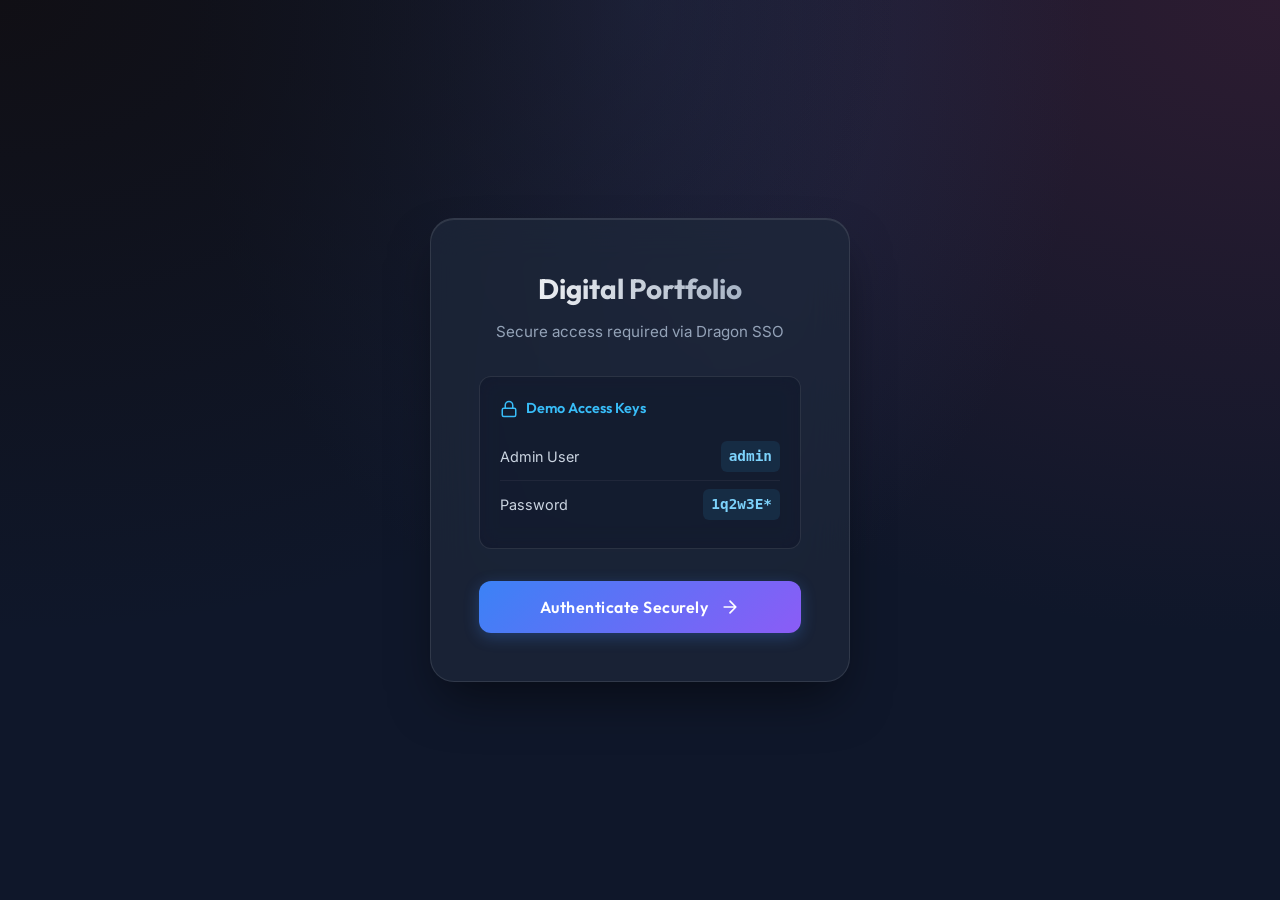
==== commit 77cf1a71: "fix(): UI CV vip pro" ====
--- a/site/index.html
+++ b/site/index.html
@@ -3,220 +3,224 @@
 <head>
     <meta charset="UTF-8">
     <meta name="viewport" content="width=device-width, initial-scale=1.0">
-    <title>Pham Dinh Long | Software Engineer</title>
+    <title>Pham Dinh Long | Senior Back-end Engineer</title>
     <meta name="description" content="Senior .NET Back-end Engineer with experience in enterprise systems, ABP Framework, distributed systems, and Kubernetes delivery.">
-    <link rel="stylesheet" href="styles.css">
+    <link rel="stylesheet" href="styles.css?v=202604191630">
 </head>
 <body>
 
     <!-- ════════════════════════════════════════════════════════════
-         LOGIN GATE — Hiển thị khi chưa đăng nhập
+         PREMIUM LOGIN GATE
          ════════════════════════════════════════════════════════════ -->
     <div id="login-gate" class="login-gate">
         <div class="login-card">
-            <h2 class="login-title">Long Pham CV Portal</h2>
-            <p class="login-subtitle">Please sign in to view the portfolio.</p>
+            <h2 class="login-title">Digital Portfolio</h2>
+            <p class="login-subtitle">Secure access required via Dragon SSO</p>
             
             <div class="login-hint">
-                <p style="margin-bottom: 8px; font-weight: 600;">Demo Credentials:</p>
-                <div style="display: flex; flex-direction: column; gap: 8px;">
-                    <div>Username: <code>admin</code></div>
-                    <div>Password: <code>1q2w3E*</code></div>
+                <div class="login-hint-title">
+                    <svg width="18" height="18" viewBox="0 0 24 24" fill="none" stroke="currentColor" stroke-width="2" stroke-linecap="round" stroke-linejoin="round"><rect x="3" y="11" width="18" height="11" rx="2" ry="2"></rect><path d="M7 11V7a5 5 0 0 1 10 0v4"></path></svg>
+                    Demo Access Keys
+                </div>
+                <div class="hint-row">
+                    <span>Admin User</span>
+                    <code>admin</code>
+                </div>
+                <div class="hint-row">
+                    <span>Password</span>
+                    <code>1q2w3E*</code>
                 </div>
             </div>
 
             <p class="login-error" id="login-error"></p>
             
             <button class="login-btn" onclick="login()" id="login-button">
-                Sign in with SSO
+                Authenticate Securely
+                <svg width="20" height="20" viewBox="0 0 24 24" fill="none" stroke="currentColor" stroke-width="2" stroke-linecap="round" stroke-linejoin="round"><path d="M5 12h14M12 5l7 7-7 7"/></svg>
             </button>
         </div>
     </div>
 
     <!-- ════════════════════════════════════════════════════════════
-         USER BAR — Hiển thị thông tin user + nút logout
+         FLOATING USER BAR
          ════════════════════════════════════════════════════════════ -->
     <div id="user-bar" class="user-bar" style="display: none;">
         <div class="user-info">
             <div class="user-avatar" id="user-avatar">L</div>
             <div>
-                <div class="user-name" id="user-name">User</div>
-                <div class="user-email" id="user-email"></div>
+                <div class="user-name" id="user-name">Guest User</div>
+                <div class="user-email" id="user-email">guest@example.com</div>
             </div>
         </div>
-        <button class="logout-btn" onclick="logout()" id="logout-button">
-            Sign out
-        </button>
+        <button class="logout-btn" onclick="logout()" id="logout-button">End Session</button>
     </div>
 
     <!-- ════════════════════════════════════════════════════════════
-         CV CONTENT — Chỉ hiển thị sau khi login thành công
+         DYNAMIC CV CONTENT
          ════════════════════════════════════════════════════════════ -->
     <div id="cv-content" class="cv-content" style="display: none;">
         <div class="cv-document">
-
-            <!-- HEADER -->
-            <div class="cv-header">
-                <div class="cv-header-photo-placeholder">
-                   <!-- <img src="avatar.jpg" class="cv-header-photo" alt="avatar"> -->
-                </div>
-                <div class="cv-header-info">
-                    <h1>Pham Dinh Long</h1>
-                    <h2>Senior .NET Back-end Engineer</h2>
-                    <div class="cv-header-details">
-                        <div><span class="label">Dob:</span><span class="val">17/12/1998</span></div>
-                        <div><span class="label">Gender:</span><span class="val">Male</span></div>
-                        <div><span class="label">Phone:</span><span class="val">0336 183 242</span></div>
-                        <div><span class="label">Email:</span><span class="val"><a href="mailto:pdlong578@gmail.com">pdlong578@gmail.com</a></span></div>
-                        <div><span class="label">Website:</span><span class="val"><a href="https://github.com/long1712578" target="_blank">github.com/long1712578</a> | <a href="https://linkedin.com/in/long-pham-509264329" target="_blank">linkedin.com/in/long-pham</a></span></div>
-                        <div><span class="label">Address:</span><span class="val">Ho Chi Minh City, Vietnam</span></div>
-                    </div>
-                </div>
+            
+            <div class="cv-grid">
+                
+                <!-- LEFT SIDEBAR -->
+                <div class="cv-sidebar">
+                    
+                    <div class="cv-profile">
+                        <div class="avatar-ring">
+                            <!-- ADD YOUR AVATAR IMAGE SRC HERE -->
+                            <img src="https://ui-avatars.com/api/?name=Long+Pham&background=random&size=200" alt="Avatar" class="avatar-img">
+                        </div>
+                        <h1 class="cv-name">Pham Dinh Long</h1>
+                        <div class="cv-title">Senior Back-end Engineer</div>
+                    </div>
+
+                    <!-- Contact Details -->
+                    <div class="contact-list">
+                        <div class="contact-item">
+                            <div class="contact-icon">
+                                <svg viewBox="0 0 24 24" fill="none" stroke="currentColor"><path d="M21 10c0 7-9 13-9 13s-9-6-9-13a9 9 0 0 1 18 0z"></path><circle cx="12" cy="10" r="3"></circle></svg>
+                            </div>
+                            <span>Ho Chi Minh City, VN</span>
+                        </div>
+                        <div class="contact-item">
+                            <div class="contact-icon">
+                                <svg viewBox="0 0 24 24" fill="none" stroke="currentColor"><path d="M22 16.92v3a2 2 0 0 1-2.18 2 19.79 19.79 0 0 1-8.63-3.07 19.5 19.5 0 0 1-6-6 19.79 19.79 0 0 1-3.07-8.67A2 2 0 0 1 4.11 2h3a2 2 0 0 1 2 1.72 12.84 12.84 0 0 0 .7 2.81 2 2 0 0 1-.45 2.11L8.09 9.91a16 16 0 0 0 6 6l1.27-1.27a2 2 0 0 1 2.11-.45 12.84 12.84 0 0 0 2.81.7A2 2 0 0 1 22 16.92z"></path></svg>
+                            </div>
+                            <a href="tel:0336183242">0336 183 242</a>
+                        </div>
+                        <div class="contact-item">
+                            <div class="contact-icon">
+                                <svg viewBox="0 0 24 24" fill="none" stroke="currentColor"><rect x="2" y="4" width="20" height="16" rx="2" ry="2"></rect><path d="M2 4l10 8 10-8"></path></svg>
+                            </div>
+                            <a href="mailto:pdlong578@gmail.com">pdlong578@gmail.com</a>
+                        </div>
+                        <div class="contact-item">
+                            <div class="contact-icon">
+                                <svg viewBox="0 0 24 24" fill="none" stroke="currentColor"><path d="M16 8a6 6 0 0 1 6 6v7h-4v-7a2 2 0 0 0-2-2 2 2 0 0 0-2 2v7h-4v-7a6 6 0 0 1 6-6z"></path><rect x="2" y="9" width="4" height="12"></rect><circle cx="4" cy="4" r="2"></circle></svg>
+                            </div>
+                            <a href="https://linkedin.com/in/long-pham-509264329" target="_blank">LinkedIn Profile</a>
+                        </div>
+                        <div class="contact-item">
+                            <div class="contact-icon">
+                                <svg viewBox="0 0 24 24" fill="none" stroke="currentColor"><path d="M9 19c-5 1.5-5-2.5-7-3m14 6v-3.87a3.37 3.37 0 0 0-.94-2.61c3.14-.35 6.44-1.54 6.44-7A5.44 5.44 0 0 0 20 4.77 5.07 5.07 0 0 0 19.91 1S18.73.65 16 2.48a13.38 13.38 0 0 0-7 0C6.27.65 5.09 1 5.09 1A5.07 5.07 0 0 0 5 4.77a5.44 5.44 0 0 0-1.5 3.78c0 5.42 3.3 6.61 6.44 7A3.37 3.37 0 0 0 9 18.13V22"></path></svg>
+                            </div>
+                            <a href="https://github.com/long1712578" target="_blank">GitHub Projects</a>
+                        </div>
+                    </div>
+
+                    <!-- Skills -->
+                    <div class="skills-group">
+                        <div class="skills-title">Core Backend</div>
+                        <div class="skills-tags">
+                            <span class="skill-tag">.NET 6/8/9</span>
+                            <span class="skill-tag">ABP Framework</span>
+                            <span class="skill-tag">NodeJS / NestJS</span>
+                            <span class="skill-tag">SignalR / Socket.IO</span>
+                        </div>
+                    </div>
+                    
+                    <div class="skills-group">
+                        <div class="skills-title">Cloud & DevOps</div>
+                        <div class="skills-tags">
+                            <span class="skill-tag">Kubernetes (K3s)</span>
+                            <span class="skill-tag">Docker</span>
+                            <span class="skill-tag">CI/CD Jenkins</span>
+                        </div>
+                    </div>
+
+                    <div class="skills-group">
+                        <div class="skills-title">Data & Messaging</div>
+                        <div class="skills-tags">
+                            <span class="skill-tag">PostgreSQL / SQL Server</span>
+                            <span class="skill-tag">Redis</span>
+                            <span class="skill-tag">Elasticsearch</span>
+                            <span class="skill-tag">Apache Kafka</span>
+                        </div>
+                    </div>
+                    
+                    <div class="skills-group">
+                        <div class="skills-title">Architecture</div>
+                        <div class="skills-tags">
+                            <span class="skill-tag">Modular Monolith</span>
+                            <span class="skill-tag">Microservices</span>
+                            <span class="skill-tag">CQRS / MediatR</span>
+                            <span class="skill-tag">Domain-Driven Design</span>
+                        </div>
+                    </div>
+
+                    <div class="skills-group" style="margin-top: 40px;">
+                        <div class="skills-title">Education</div>
+                        <div style="font-weight: 600; color: var(--text-main); margin-bottom: 4px;">VNUHCM - University of Science</div>
+                        <div style="color: var(--text-muted); font-size: 0.9rem;">Bachelor in Information Technology</div>
+                        <div style="color: var(--primary-color); font-weight: 700; font-size: 0.85rem; margin-top: 6px;">GPA: 7.7/10</div>
+                    </div>
+
+                </div>
+
+                <!-- RIGHT MAIN CONTENT -->
+                <div class="cv-main-content">
+                    
+                    <h2 class="section-header">Executive Summary</h2>
+                    <p class="summary-text">
+                        Dynamic Senior .NET Back-end Engineer with 5+ years of extensive background designing and modernizing enterprise-grade systems across ERP, HRM, procurement, and real-time messaging domains. Proven track record in orchestrating microservices architectures, event-driven integrations via Kafka, and modular monolith structures using the ABP Framework. Adept at high-throughput data processing optimization, CI/CD pipeline implementations, and scalable deployments in Kubernetes environments.
+                    </p>
+
+                    <h2 class="section-header">Professional Experience</h2>
+
+                    <div class="timeline">
+                        
+                        <!-- SEVATECH -->
+                        <div class="exp-card">
+                            <div class="exp-node"></div>
+                            <div class="exp-date">MAY 2025 – PRESENT</div>
+                            <div class="exp-role">Systems Modernization Leader</div>
+                            <div class="exp-company">Sevatech HCM</div>
+                            <ul class="exp-desc">
+                                <li>Led the modernization of the legacy WinForms HRM system into a highly scalable web platform utilizing ABP Framework in .NET 9.</li>
+                                <li>Redesigned the primary domain model by migrating away from monolithic legacy stored procedures toward Linq-based domain logic structured around pure DDD principles.</li>
+                                <li>Engineered a dynamic, highly flexible payroll formula engine, enabling the HR administration team to apply runtime configuration to complex calculation rule sets without code redeployment.</li>
+                                <li>Architected the procurement domain system handling multi-stage vendor selections and complex approval orchestration logic.</li>
+                                <li>Spearheaded distributed system pattern implementations leveraging Kafka, Elasticsearch, and Redis to parallelize batch processing.</li>
+                            </ul>
+                        </div>
+
+                        <!-- UN-AVAILABLE -->
+                        <div class="exp-card">
+                            <div class="exp-node"></div>
+                            <div class="exp-date">JULY 2023 – MAY 2025</div>
+                            <div class="exp-role">Enterprise ERP Backend Engineer</div>
+                            <div class="exp-company">Un-Available LTD</div>
+                            <ul class="exp-desc">
+                                <li>Structured and deployed comprehensive ERP modules synthesizing finance, commercial purchasing, warehouse control, and strategic production planning.</li>
+                                <li>Programmed real-time active order tracking and state mutations leveraging Hangfire and distributed background workers streaming through Socket.IO.</li>
+                                <li>Utilized advanced Gang of Four design patterns (Strategy, Factory, Builder, Observer) to construct highly decoupled, testable business logic engines enabling seamless generation of automated factory cutting dockets.</li>
+                                <li>Authored a CQRS-driven RESTful API using .NET 8 and MediatR specifically tailored for cross-platform ERP mobile client integrations processing thousands of daily warehouse lot actions.</li>
+                            </ul>
+                        </div>
+
+                        <!-- TRUONG MINH THINH -->
+                        <div class="exp-card">
+                            <div class="exp-node"></div>
+                            <div class="exp-date">NOV 2020 – JULY 2023</div>
+                            <div class="exp-role">Full-Stack Engineer</div>
+                            <div class="exp-company">Truong Minh Thinh Company</div>
+                            <ul class="exp-desc">
+                                <li>Architected the TDesk conversational ecosystem unifying enterprise communications; created robust Node.js/.NET distributed services for real-time messaging relying on Snowflake ID generation.</li>
+                                <li>Calibrated heavy-write Cassandra messaging schemas, balancing loads across SQL Server persistence and high-velocity Elasticsearch read models.</li>
+                                <li>Built core engagement integrations for the LiveApp e-commerce live-streaming platform including real-time video analytics and interactive socket clusters via ABP.</li>
+                                <li>Designed and established initial CI/CD release pipelines to containerize platform services via Docker and deploy continuously via Helm Charts into K3s infrastructure.</li>
+                            </ul>
+                        </div>
+
+                    </div>
+                </div>
+
             </div>
-
-            <!-- OBJECTIVE -->
-            <div class="cv-section">
-                <div class="cv-section-title">Professional Summary</div>
-                <p>Senior .NET Back-end Engineer with 5+ years of experience designing and modernizing enterprise systems in ERP, HRM, procurement, and real-time messaging domains. Strong expertise in distributed systems, event-driven architecture (Kafka), DDD, CQRS, and modular monolith design using ABP Framework. Proven experience in system modernization, high-throughput data processing optimization, and building scalable back-end services deployed on Kubernetes environments.</p>
-            </div>
-
-            <!-- WORK EXPERIENCE -->
-            <div class="cv-section">
-                <div class="cv-section-title">Work Experience</div>
-                
-                <div class="cv-row">
-                    <div class="cv-row-left">05/2025 - Present</div>
-                    <div class="cv-row-right">
-                        <div class="cv-item-title">Sevatech</div>
-                        <div class="cv-item-subtitle">Back-end Engineer (System Modernization)</div>
-                        <ul>
-                            <li>Led the modernization of the legacy WinForms HRM system into a scalable web platform using ABP Framework (.NET 9).</li>
-                            <li>Redesigned domain model using ABP modular architecture and refactored legacy stored procedures into Linq-based domain logic following DDD principles.</li>
-                            <li>Migrated database from SQL Server to PostgreSQL, including schema redesign and query optimization.</li>
-                            <li>Designed and implemented dynamic payroll formula engine, allowing runtime configuration of salary calculations without redeployment.</li>
-                            <li>Applied distributed system patterns using Kafka, Elasticsearch, Redis, and background workers for payroll batch processing.</li>
-                        </ul>
-                    </div>
-                </div>
-                
-                <div class="cv-row">
-                    <div class="cv-row-left">05/2025 - Present</div>
-                    <div class="cv-row-right">
-                        <div class="cv-item-title">Sevatech</div>
-                        <div class="cv-item-subtitle">Team Lead (Purchase Order System)</div>
-                        <ul>
-                            <li>Architected and implemented procurement domain model using ABP layered architecture.</li>
-                            <li>Designed workflow orchestration for multi-stage approval processes.</li>
-                            <li>Led technical planning and code review for the development team of 7 members.</li>
-                        </ul>
-                    </div>
-                </div>
-
-                <div class="cv-row">
-                    <div class="cv-row-left">07/2023 - 05/2025</div>
-                    <div class="cv-row-right">
-                        <div class="cv-item-title">Un-Available LTD</div>
-                        <div class="cv-item-subtitle">Back-end Engineer (Enterprise ERP System)</div>
-                        <ul>
-                            <li>Developed real-time order tracking and updates using Hangfire, Background Workers, and Socket.IO.</li>
-                            <li>Applied advanced design patterns (Strategy, Provider, Builder) to make business logic easily extendable for change requests and integrated the Observer Pattern to enable dynamic generation of cutting docket print files.</li>
-                            <li>Maintained and extended the Costing Sheet Module, including formula updates, flow logic adjustments, and data synchronization.</li>
-                            <li>Supported Warehouse module with barcode/QR code generation, and automated stock-in/out via SQL stored procedures.</li>
-                            <li>Implemented Finance module with automated Excel/PDF export features using Epplus.</li>
-                        </ul>
-                    </div>
-                </div>
-
-                <div class="cv-row">
-                    <div class="cv-row-left">07/2024 - 05/2025</div>
-                    <div class="cv-row-right">
-                        <div class="cv-item-title">Un-Available LTD</div>
-                        <div class="cv-item-subtitle">Back-end API Developer (ERP Mobile)</div>
-                        <ul>
-                            <li>Developed RESTFul APIs to manage data for lots, pallets, and warehouse locations using .NET 8, CQRS pattern, and MediatR.</li>
-                            <li>Maintained and optimized SQL queries and Redis caching to improve data retrieval performance for mobile clients.</li>
-                        </ul>
-                    </div>
-                </div>
-
-                <div class="cv-row">
-                    <div class="cv-row-left">11/2020 - 07/2023</div>
-                    <div class="cv-row-right">
-                        <div class="cv-item-title">Truong Minh Thinh Company</div>
-                        <div class="cv-item-subtitle">Full-stack Developer (TDesk)</div>
-                        <ul>
-                            <li>Explored, implemented, and deployed backend services using Node.js and .NET to handle real-time messaging and distributed ID generation (Snowflake).</li>
-                            <li>Designed database schema using Cassandra to optimize heavy write messaging alongside SQL Server and Elasticsearch.</li>
-                            <li>Integrated Firebase FCM to Angular and .NET to orchestrate push notifications.</li>
-                            <li>Optimized load time and runtime performance of web UI and developed reusable plugins using Angular Elements.</li>
-                        </ul>
-                    </div>
-                </div>
-
-                <div class="cv-row">
-                    <div class="cv-row-left">07/2022 - 07/2023</div>
-                    <div class="cv-row-right">
-                        <div class="cv-item-title">Truong Minh Thinh Company</div>
-                        <div class="cv-item-subtitle">Back-end Developer (LiveApp)</div>
-                        <ul>
-                            <li>Implemented core engagement features including live video view counts, comments, and posts using ABP Framework and Socket.IO.</li>
-                            <li>Integrated chat service interoperability between TDesk and LiveApp to facilitate order creation and confirmation.</li>
-                            <li>Built and managed CI/CD pipelines deploying services via Docker and Helm Charts to Kubernetes (K8s) clusters.</li>
-                        </ul>
-                    </div>
-                </div>
-            </div>
-
-            <!-- EDUCATION -->
-            <div class="cv-section">
-                <div class="cv-section-title">Education</div>
-                <div class="cv-row">
-                    <div class="cv-row-left">Graduated</div>
-                    <div class="cv-row-right">
-                        <div class="cv-item-title">VNUHCM - University of Science</div>
-                        <div class="cv-item-subtitle">Major: Information Technology</div>
-                        <ul>
-                            <li>Bachelor's Degree</li>
-                            <li>GPA: 7.7/10</li>
-                        </ul>
-                    </div>
-                </div>
-            </div>
-
-            <!-- SKILLS -->
-            <div class="cv-section">
-                <div class="cv-section-title">Skills</div>
-                <div class="cv-row">
-                    <div class="cv-row-left" style="font-weight: 700;">Technologies</div>
-                    <div class="cv-row-right">
-                        <ul>
-                            <li>.NET 6/8/9, ASP.NET Core, Angular, NodeJS, NestJS</li>
-                            <li>Kubernetes (K3s), Docker, Kafka, Socket.IO, Firebase FCM, EPPlus, Tailwind CSS</li>
-                        </ul>
-                    </div>
-                </div>
-                <div class="cv-row">
-                    <div class="cv-row-left" style="font-weight: 700;">Data Systems</div>
-                    <div class="cv-row-right">
-                        <ul>
-                            <li>SQL Server, PostgreSQL, Redis, Elasticsearch</li>
-                        </ul>
-                    </div>
-                </div>
-                <div class="cv-row">
-                    <div class="cv-row-left" style="font-weight: 700;">Architecture</div>
-                    <div class="cv-row-right">
-                        <ul>
-                            <li>Modular Monolith, Microservices, Domain-Driven Design (DDD), CQRS, SOLID, OOP, Design Patterns</li>
-                        </ul>
-                    </div>
-                </div>
-            </div>
-
         </div>
     </div>
 
-    <!-- OIDC Config -->
+    <!-- Configuration & Scripts -->
     <script src="config.js"></script>
     <script src="auth.js"></script>
 </body>
--- a/site/styles.css
+++ b/site/styles.css
@@ -1,246 +1,430 @@
-/* ═══════════════════════════════════════════════════════════════
-   Long Pham CV — Styles (TopCV Style)
-   ═══════════════════════════════════════════════════════════════ */
+@import url('https://fonts.googleapis.com/css2?family=Inter:wght@300;400;500;600&family=Outfit:wght@300;400;500;600;700;800&display=swap');
 
 :root {
-    --text-color: #1a1a1a;
-    --border-color: #000000;
-    --bg-color: #f3f4f6;
-    --font-main: 'Arial', sans-serif; 
+    --bg-gradient: linear-gradient(135deg, #fdfbfb 0%, #ebedee 100%);
+    --cv-bg: rgba(255, 255, 255, 0.85);
+    --primary-color: #3b82f6;
+    --primary-gradient: linear-gradient(135deg, #3b82f6 0%, #8b5cf6 100%);
+    --text-main: #1e293b;
+    --text-muted: #64748b;
+    --border-color: rgba(148, 163, 184, 0.2);
+    --accent: #f8fafc;
     
-    /* Login variables */
+    /* Login vars */
     --login-bg: #0f172a;
-    --login-primary: #f59e0b;
-    --login-primary-hover: #d97706;
-}
-
-* { box-sizing: border-box; margin: 0; padding: 0; }
+    --login-card: rgba(30, 41, 59, 0.7);
+    --login-border: rgba(255, 255, 255, 0.1);
+}
+
+* {
+    box-sizing: border-box;
+    margin: 0;
+    padding: 0;
+}
 
 body {
-    font-family: var(--font-main);
-    color: var(--text-color);
-    background: var(--bg-color);
-    line-height: 1.5;
-    font-size: 14px;
-}
-
-/* ── LOGIN GATE ────────────────────────────────────────── */
+    font-family: 'Inter', sans-serif;
+    color: var(--text-main);
+    background: var(--bg-gradient);
+    line-height: 1.6;
+    min-height: 100vh;
+    font-size: 15px;
+    -webkit-font-smoothing: antialiased;
+}
+
+/* ── MODERN LOGIN GATE ──────────────────────────────────── */
 .login-gate {
     position: fixed; inset: 0; z-index: 1000;
     display: flex; align-items: center; justify-content: center;
     background: var(--login-bg);
+    background-image: 
+        radial-gradient(at 0% 0%, hsla(253,16%,7%,1) 0, transparent 50%), 
+        radial-gradient(at 50% 0%, hsla(225,39%,30%,0.4) 0, transparent 50%), 
+        radial-gradient(at 100% 0%, hsla(339,49%,30%,0.3) 0, transparent 50%);
     overflow: hidden;
 }
 
 .login-card {
     position: relative;
-    width: min(400px, calc(100% - 32px));
-    padding: 40px;
-    border-radius: 12px;
-    background: #1e293b;
-    border: 1px solid #334155;
-    box-shadow: 0 25px 50px -12px rgba(0, 0, 0, 0.5);
+    width: min(420px, calc(100% - 32px));
+    padding: 48px;
+    border-radius: 24px;
+    background: var(--login-card);
+    backdrop-filter: blur(20px);
+    -webkit-backdrop-filter: blur(20px);
+    border: 1px solid var(--login-border);
+    box-shadow: 0 25px 50px -12px rgba(0, 0, 0, 0.5), inset 0 1px 0 rgba(255, 255, 255, 0.1);
     text-align: center;
+    animation: fadeUp 0.8s cubic-bezier(0.16, 1, 0.3, 1);
+}
+
+@keyframes fadeUp {
+    from { opacity: 0; transform: translateY(20px); }
+    to { opacity: 1; transform: translateY(0); }
 }
 
 .login-title {
-    color: #f8fafc;
-    font-size: 1.5rem;
+    font-family: 'Outfit', sans-serif;
+    color: #ffffff;
+    font-size: 1.75rem;
     font-weight: 700;
     margin-bottom: 8px;
+    background: linear-gradient(to right, #fff, #94a3b8);
+    -webkit-background-clip: text;
+    -webkit-text-fill-color: transparent;
 }
 
 .login-subtitle {
     color: #94a3b8;
     font-size: 0.95rem;
-    margin-bottom: 24px;
+    margin-bottom: 32px;
 }
 
 .login-hint {
-    background: #0f172a;
-    border: 1px solid #334155;
-    border-radius: 8px;
-    padding: 16px;
-    margin-bottom: 24px;
+    background: rgba(15, 23, 42, 0.6);
+    border: 1px solid var(--login-border);
+    border-radius: 12px;
+    padding: 20px;
+    margin-bottom: 32px;
     text-align: left;
     color: #cbd5e1;
     font-size: 0.9rem;
+    backdrop-filter: blur(10px);
+}
+.login-hint-title {
+    color: #38bdf8;
+    font-family: 'Outfit', sans-serif;
+    font-weight: 600;
+    margin-bottom: 12px;
+    display: flex;
+    align-items: center;
+    gap: 8px;
 }
 .login-hint code {
-    background: #1e293b;
-    padding: 2px 6px;
-    border-radius: 4px;
-    color: #60a5fa;
-    font-family: monospace;
-}
+    background: rgba(56, 189, 248, 0.1);
+    padding: 4px 8px;
+    border-radius: 6px;
+    color: #7dd3fc;
+    font-family: 'SFMono-Regular', Consolas, monospace;
+    font-weight: 600;
+}
+.hint-row {
+    display: flex; justify-content: space-between; align-items: center;
+    padding: 8px 0;
+    border-bottom: 1px solid rgba(255,255,255,0.05);
+}
+.hint-row:last-child { border-bottom: none; }
 
 .login-btn {
-    display: inline-flex; align-items: center; justify-content: center; gap: 8px;
-    width: 100%; padding: 14px;
-    border: none; border-radius: 8px;
-    background: var(--login-primary); color: #fff;
-    font-size: 1rem; font-weight: 600;
-    cursor: pointer; transition: background 0.2s;
-}
-.login-btn:hover { background: var(--login-primary-hover); }
-
-.login-error {
-    display: none; color: #f87171; font-size: 0.85rem; margin-bottom: 16px;
-}
-
-/* ── USER BAR ──────────────────────────────────────────── */
+    display: inline-flex; align-items: center; justify-content: center; gap: 12px;
+    width: 100%; padding: 16px;
+    border: none; border-radius: 12px;
+    background: var(--primary-gradient); color: #fff;
+    font-family: 'Outfit', sans-serif;
+    font-size: 1rem; font-weight: 600; letter-spacing: 0.5px;
+    cursor: pointer; transition: all 0.3s ease;
+    box-shadow: 0 4px 15px rgba(59, 130, 246, 0.3);
+}
+.login-btn:hover { 
+    transform: translateY(-2px);
+    box-shadow: 0 8px 25px rgba(59, 130, 246, 0.4);
+}
+
+/* ── PREMIIUM CV LAYOUT ──────────────────────────────────── */
+
+body:has(.cv-content) {
+    background-image: radial-gradient(at 0% 0%, hsla(213,100%,92%,1) 0, transparent 54%), 
+                      radial-gradient(at 100% 0%, hsla(263,73%,93%,1) 0, transparent 50%), 
+                      radial-gradient(at 100% 100%, hsla(189,100%,90%,1) 0, transparent 50%), 
+                      radial-gradient(at 0% 100%, hsla(280,100%,94%,1) 0, transparent 50%);
+    background-attachment: fixed;
+}
+
+.cv-content {
+    padding: 60px 20px;
+    min-height: 100vh;
+}
+
+.cv-document {
+    max-width: 1000px;
+    margin: 0 auto;
+    background: var(--cv-bg);
+    backdrop-filter: blur(20px);
+    -webkit-backdrop-filter: blur(20px);
+    border: 1px solid rgba(255, 255, 255, 0.6);
+    border-radius: 32px;
+    box-shadow: 0 20px 40px rgba(0, 0, 0, 0.05), inset 0 0 0 1px rgba(255, 255, 255, 1);
+    padding: 60px;
+    animation: fadeUp 1s ease-out;
+}
+
+/* Grid Layout */
+.cv-grid {
+    display: grid;
+    grid-template-columns: 320px 1fr;
+    gap: 60px;
+}
+
+/* Left Sidebar */
+.cv-sidebar {
+    border-right: 1px solid var(--border-color);
+    padding-right: 40px;
+}
+
+/* Right Content */
+.cv-main-content {
+    padding-top: 10px;
+}
+
+/* Avatar & Profile */
+.cv-profile {
+    text-align: center;
+    margin-bottom: 40px;
+}
+.avatar-ring {
+    width: 160px;
+    height: 160px;
+    margin: 0 auto 24px;
+    border-radius: 50%;
+    padding: 4px;
+    background: var(--primary-gradient);
+}
+.avatar-img {
+    width: 100%;
+    height: 100%;
+    border-radius: 50%;
+    background: #fff;
+    object-fit: cover;
+    border: 4px solid #fff;
+}
+.cv-name {
+    font-family: 'Outfit', sans-serif;
+    font-size: 2.2rem;
+    font-weight: 800;
+    color: var(--text-main);
+    line-height: 1.1;
+    margin-bottom: 8px;
+    letter-spacing: -0.5px;
+}
+.cv-title {
+    font-size: 1.1rem;
+    font-weight: 500;
+    color: var(--primary-color);
+    margin-bottom: 0;
+    display: inline-block;
+    padding: 6px 16px;
+    background: rgba(59, 130, 246, 0.1);
+    border-radius: 20px;
+}
+
+/* Contact Info Sidebar */
+.contact-list {
+    display: flex;
+    flex-direction: column;
+    gap: 16px;
+    margin-bottom: 40px;
+}
+.contact-item {
+    display: flex;
+    align-items: center;
+    gap: 16px;
+    font-size: 0.95rem;
+    color: var(--text-muted);
+    transition: transform 0.2s ease;
+}
+.contact-item:hover { transform: translateX(5px); color: var(--text-main); }
+.contact-icon {
+    width: 36px;
+    height: 36px;
+    display: flex;
+    align-items: center;
+    justify-content: center;
+    background: #fff;
+    border-radius: 10px;
+    color: var(--primary-color);
+    box-shadow: 0 4px 6px rgba(0,0,0,0.02);
+    border: 1px solid rgba(0,0,0,0.05);
+}
+.contact-icon svg { width: 18px; height: 18px; stroke-width: 2.5; }
+.contact-item a { color: inherit; text-decoration: none; }
+
+/* Skills Badges */
+.skills-group { margin-bottom: 24px; }
+.skills-title {
+    font-family: 'Outfit', sans-serif;
+    font-size: 0.9rem;
+    text-transform: uppercase;
+    letter-spacing: 1px;
+    color: var(--text-muted);
+    margin-bottom: 12px;
+    font-weight: 700;
+}
+.skills-tags {
+    display: flex;
+    flex-wrap: wrap;
+    gap: 8px;
+}
+.skill-tag {
+    background: #fff;
+    border: 1px solid var(--border-color);
+    color: var(--text-main);
+    padding: 6px 14px;
+    border-radius: 8px;
+    font-size: 0.85rem;
+    font-weight: 500;
+    box-shadow: 0 2px 4px rgba(0,0,0,0.02);
+    transition: all 0.2s ease;
+}
+.skill-tag:hover {
+    background: var(--primary-color);
+    color: #fff;
+    border-color: var(--primary-color);
+    transform: translateY(-2px);
+}
+
+/* Sections */
+.section-header {
+    font-family: 'Outfit', sans-serif;
+    font-size: 1.8rem;
+    color: var(--text-main);
+    font-weight: 700;
+    margin-bottom: 24px;
+    display: flex;
+    align-items: center;
+    gap: 15px;
+}
+.section-header::after {
+    content: '';
+    flex: 1;
+    height: 1px;
+    background: var(--border-color);
+}
+.summary-text {
+    font-size: 1.05rem;
+    color: var(--text-muted);
+    line-height: 1.8;
+    margin-bottom: 40px;
+}
+
+/* Experience Cards */
+.timeline {
+    position: relative;
+    padding-left: 30px;
+}
+.timeline::before {
+    content: '';
+    position: absolute;
+    left: 4px;
+    top: 5px;
+    bottom: 0;
+    width: 2px;
+    background: linear-gradient(to bottom, var(--primary-color), rgba(59, 130, 246, 0.1));
+    border-radius: 2px;
+}
+
+.exp-card {
+    position: relative;
+    margin-bottom: 40px;
+    perspective: 1000px;
+}
+.exp-node {
+    position: absolute;
+    left: -32px;
+    top: 6px;
+    width: 10px;
+    height: 10px;
+    background: var(--primary-color);
+    border-radius: 50%;
+    box-shadow: 0 0 0 4px rgba(59, 130, 246, 0.2);
+    transition: all 0.3s ease;
+}
+.exp-card:hover .exp-node {
+    transform: scale(1.5);
+    box-shadow: 0 0 0 6px rgba(59, 130, 246, 0.3);
+}
+
+.exp-date {
+    font-family: 'Outfit', sans-serif;
+    font-size: 0.85rem;
+    font-weight: 700;
+    color: var(--primary-color);
+    text-transform: uppercase;
+    letter-spacing: 1px;
+    margin-bottom: 8px;
+}
+.exp-role {
+    font-family: 'Outfit', sans-serif;
+    font-size: 1.3rem;
+    font-weight: 700;
+    color: var(--text-main);
+    margin-bottom: 4px;
+}
+.exp-company {
+    font-size: 1rem;
+    font-weight: 500;
+    color: var(--text-muted);
+    margin-bottom: 16px;
+    display: flex;
+    align-items: center;
+    gap: 8px;
+}
+.exp-company::before {
+    content: '';
+    display: inline-block;
+    width: 6px; height: 6px;
+    background: var(--text-muted);
+    border-radius: 50%;
+    opacity: 0.5;
+}
+
+.exp-desc {
+    list-style: none;
+}
+.exp-desc li {
+    position: relative;
+    padding-left: 20px;
+    margin-bottom: 10px;
+    color: var(--text-muted);
+    line-height: 1.6;
+}
+.exp-desc li::before {
+    content: '→';
+    position: absolute;
+    left: 0;
+    color: var(--primary-color);
+    font-weight: bold;
+}
+
+/* User Bar */
 .user-bar {
-    position: sticky; top: 0; z-index: 100;
+    position: fixed; top: 20px; right: 20px; left: 20px; z-index: 100;
     display: flex; align-items: center; justify-content: space-between;
-    padding: 12px 24px; background: #fff;
-    box-shadow: 0 1px 3px rgba(0,0,0,0.1);
+    padding: 12px 24px; 
+    background: rgba(255, 255, 255, 0.8);
+    backdrop-filter: blur(15px);
+    box-shadow: 0 4px 20px rgba(0,0,0,0.05);
+    border-radius: 16px;
+    border: 1px solid rgba(255,255,255,0.6);
 }
 .user-info { display: flex; align-items: center; gap: 12px; }
 .user-avatar {
-    width: 36px; height: 36px; border-radius: 50%;
-    background: var(--login-primary); color: #fff;
-    display: flex; align-items: center; justify-content: center; font-weight: bold;
-}
-.user-name { font-weight: 600; color: #1e293b; }
-.user-email { font-size: 0.8rem; color: #64748b; }
+    width: 40px; height: 40px; border-radius: 12px;
+    background: var(--primary-gradient); color: #fff;
+    display: flex; align-items: center; justify-content: center; font-weight: bold; font-family: 'Outfit', sans-serif;
+}
+.user-name { font-weight: 600; font-family: 'Outfit', sans-serif; color: var(--text-main); }
+.user-email { font-size: 0.8rem; color: var(--text-muted); }
 .logout-btn {
-    padding: 8px 16px; border: 1px solid #e2e8f0; border-radius: 6px;
-    background: transparent; color: #64748b; cursor: pointer;
-}
-.logout-btn:hover { background: #f1f5f9; color: #0f172a; }
-
-/* ── CV CONTENT ────────────────────────────────────────── */
-.cv-content {
-    padding: 40px 20px;
-    min-height: 100vh;
-}
-
-.cv-document {
-    width: 210mm; /* A4 width */
-    max-width: 100%;
-    margin: 0 auto;
-    padding: 20mm;
-    background: #ffffff;
-    box-shadow: 0 4px 12px rgba(0, 0, 0, 0.05);
-}
-
-/* CV Header */
-.cv-header {
-    display: flex;
-    gap: 30px;
-    margin-bottom: 30px;
-}
-.cv-header-photo {
-    width: 120px;
-    height: 160px;
-    object-fit: cover;
-    background: #e2e8f0;
-}
-.cv-header-photo-placeholder {
-    width: 120px;
-    height: 160px;
-    background: #e2e8f0;
-}
-.cv-header-info {
-    flex: 1;
-}
-.cv-header-info h1 {
-    font-size: 28px;
-    font-weight: 700;
-    margin-bottom: 4px;
-}
-.cv-header-info h2 {
-    font-size: 16px;
-    font-weight: 500;
-    margin-bottom: 12px;
-}
-.cv-header-details {
-    display: flex;
-    flex-direction: column;
-    gap: 4px;
-}
-.cv-header-details div {
-    display: flex;
-}
-.cv-header-details span.label {
-    font-weight: 700;
-    min-width: 80px;
-}
-.cv-header-details span.val a {
-    color: #1a1a1a;
-    text-decoration: none;
-}
-.cv-header-details span.val a:hover {
-    text-decoration: underline;
-}
-
-/* Sections */
-.cv-section {
-    margin-bottom: 24px;
-}
-.cv-section-title {
-    font-size: 18px;
-    font-weight: 700;
-    text-transform: uppercase;
-    border-bottom: 1px solid var(--border-color);
-    margin-bottom: 16px;
-    padding-bottom: 4px;
-}
-
-/* Flex Row Entries */
-.cv-row {
-    display: flex;
-    gap: 30px;
-    margin-bottom: 16px;
-}
-.cv-row-left {
-    flex: 0 0 130px;
-    font-size: 14px;
-}
-.cv-row-right {
-    flex: 1;
-}
-
-.cv-item-title {
-    font-weight: 700;
-    font-size: 15px;
-    margin-bottom: 4px;
-}
-.cv-item-subtitle {
-    font-weight: 700;
-    font-size: 14px;
-    margin-bottom: 8px;
-}
-
-/* Lists */
-.cv-document ul {
-    list-style-type: disc;
-    padding-left: 18px;
-    margin: 4px 0;
-}
-.cv-document li {
-    margin-bottom: 4px;
-    text-align: justify;
-}
-
-/* Skills/References layout customization */
-.cv-skills-grid {
-    display: flex;
-    gap: 30px;
-    margin-bottom: 16px;
-}
-.cv-skills-label {
-    flex: 0 0 130px;
-    font-weight: 700;
-}
+    padding: 10px 20px; border: 1px solid var(--border-color); border-radius: 10px;
+    background: #fff; color: var(--text-main); font-weight: 600; cursor: pointer;
+    font-family: 'Outfit', sans-serif;
+    transition: all 0.2s ease;
+}
+.logout-btn:hover { background: #fee2e2; color: #dc2626; border-color: #fca5a5; }
 
 /* Responsive */
-@media (max-width: 600px) {
-    .cv-header { flex-direction: column; }
-    .cv-row { flex-direction: column; gap: 8px; }
-    .cv-row-left { flex: auto; font-weight: 700; }
-    .cv-skills-grid { flex-direction: column; gap: 8px; }
-    .cv-document { padding: 15px; }
-}
-
-body:has(.cv-content) { background: var(--bg-color); }
+@media (max-width: 900px) {
+    .cv-grid { grid-template-columns: 1fr; gap: 40px; }
+    .cv-sidebar { border-right: none; border-bottom: 1px solid var(--border-color); padding-right: 0; padding-bottom: 40px; }
+    .cv-document { padding: 40px 24px; border-radius: 20px; }
+}
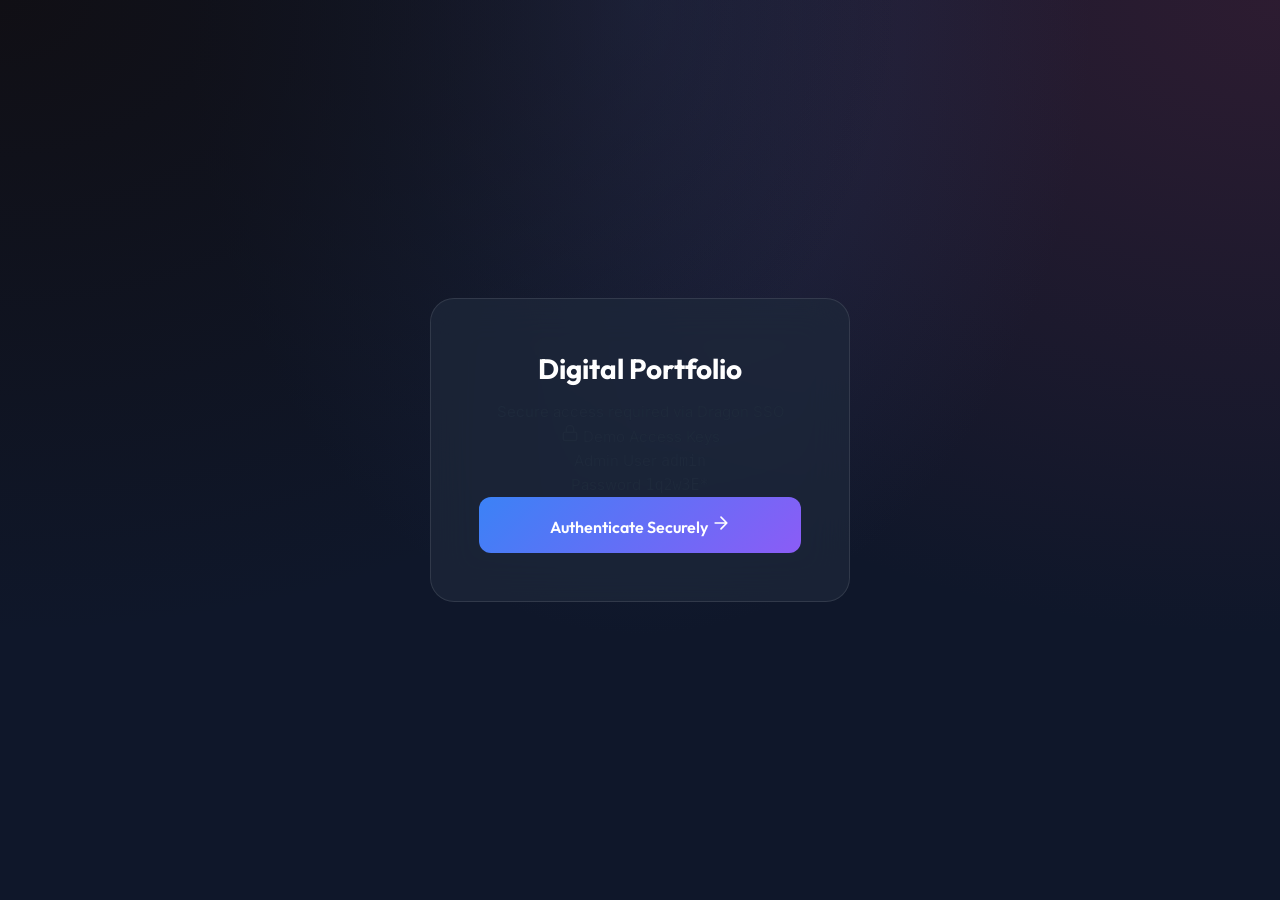
==== commit b77d553f: "fix(): UI" ====
--- a/site/index.html
+++ b/site/index.html
@@ -56,169 +56,179 @@
     </div>
 
     <!-- ════════════════════════════════════════════════════════════
-         DYNAMIC CV CONTENT
+         DYNAMIC CV CONTENT (DARK THEME)
          ════════════════════════════════════════════════════════════ -->
-    <div id="cv-content" class="cv-content" style="display: none;">
-        <div class="cv-document">
+    <div id="cv-content" class="cv-content-dark" style="display: none;">
+        <div class="cv-container-dark">
             
-            <div class="cv-grid">
-                
-                <!-- LEFT SIDEBAR -->
-                <div class="cv-sidebar">
-                    
-                    <div class="cv-profile">
-                        <div class="avatar-ring">
-                            <!-- ADD YOUR AVATAR IMAGE SRC HERE -->
-                            <img src="https://ui-avatars.com/api/?name=Long+Pham&background=random&size=200" alt="Avatar" class="avatar-img">
-                        </div>
-                        <h1 class="cv-name">Pham Dinh Long</h1>
-                        <div class="cv-title">Senior Back-end Engineer</div>
-                    </div>
-
-                    <!-- Contact Details -->
-                    <div class="contact-list">
-                        <div class="contact-item">
-                            <div class="contact-icon">
-                                <svg viewBox="0 0 24 24" fill="none" stroke="currentColor"><path d="M21 10c0 7-9 13-9 13s-9-6-9-13a9 9 0 0 1 18 0z"></path><circle cx="12" cy="10" r="3"></circle></svg>
-                            </div>
+            <!-- LEFT SIDEBAR -->
+            <div class="cv-sidebar-dark">
+                <div class="cv-profile-dark">
+                    <div class="avatar-ring-dark">
+                        <img src="avatar.jpg" alt="Pham Dinh Long" class="avatar-img-dark" onerror="this.src='https://ui-avatars.com/api/?name=Long+Pham&background=0D8ABC&color=fff&size=200'">
+                    </div>
+                    <h1 class="cv-name-dark">Pham Dinh Long</h1>
+                    <div class="cv-title-dark">Senior Back-end Engineer</div>
+                </div>
+
+                <div class="cv-summary-dark">
+                    Dynamic Senior .NET Back-end Engineer with 5+ years of experience designing and modernizing enterprise-grade systems. Proven track record in orchestrating microservices architectures, event-driven integrations via Kafka, and modular monolith structures using the ABP Framework. Passionate about system reliability, automation, and driving operational excellence.
+                </div>
+
+                <!-- CORE SKILLS -->
+                <div class="cv-section-left">
+                    <h3 class="section-title-left">Core Highlights</h3>
+                    <div class="skills-grid-dark">
+                        <span class="skill-tag-dark">.NET 9 / ASP.NET Core</span>
+                        <span class="skill-tag-dark">Microservices</span>
+                        <span class="skill-tag-dark">ABP Framework</span>
+                        <span class="skill-tag-dark">Domain Driven Design</span>
+                        <span class="skill-tag-dark">Kafka / MediatR</span>
+                        <span class="skill-tag-dark">Docker Compose / K3s</span>
+                        <span class="skill-tag-dark">Jenkins / GitHub Actions</span>
+                        <span class="skill-tag-dark">SQL & Cassandra</span>
+                    </div>
+                </div>
+
+                <!-- EDUCATION -->
+                <div class="cv-section-left">
+                    <h3 class="section-title-left">Education</h3>
+                    <div class="edu-item-dark">
+                        <div class="edu-school-dark">VNUHCM - University of Science</div>
+                        <div class="edu-degree-dark">Bachelor in Information Technology</div>
+                    </div>
+                </div>
+
+                <!-- CONTACT -->
+                <div class="cv-section-left">
+                    <h3 class="section-title-left">Connect</h3>
+                    <div class="contact-list-dark">
+                        <div class="contact-item-dark">
+                            <svg viewBox="0 0 24 24" fill="none" class="contact-icon-dark" stroke="currentColor" stroke-width="2"><path d="M21 10c0 7-9 13-9 13s-9-6-9-13a9 9 0 0 1 18 0z"></path><circle cx="12" cy="10" r="3"></circle></svg>
                             <span>Ho Chi Minh City, VN</span>
                         </div>
-                        <div class="contact-item">
-                            <div class="contact-icon">
-                                <svg viewBox="0 0 24 24" fill="none" stroke="currentColor"><path d="M22 16.92v3a2 2 0 0 1-2.18 2 19.79 19.79 0 0 1-8.63-3.07 19.5 19.5 0 0 1-6-6 19.79 19.79 0 0 1-3.07-8.67A2 2 0 0 1 4.11 2h3a2 2 0 0 1 2 1.72 12.84 12.84 0 0 0 .7 2.81 2 2 0 0 1-.45 2.11L8.09 9.91a16 16 0 0 0 6 6l1.27-1.27a2 2 0 0 1 2.11-.45 12.84 12.84 0 0 0 2.81.7A2 2 0 0 1 22 16.92z"></path></svg>
-                            </div>
-                            <a href="tel:0336183242">0336 183 242</a>
-                        </div>
-                        <div class="contact-item">
-                            <div class="contact-icon">
-                                <svg viewBox="0 0 24 24" fill="none" stroke="currentColor"><rect x="2" y="4" width="20" height="16" rx="2" ry="2"></rect><path d="M2 4l10 8 10-8"></path></svg>
-                            </div>
-                            <a href="mailto:pdlong578@gmail.com">pdlong578@gmail.com</a>
-                        </div>
-                        <div class="contact-item">
-                            <div class="contact-icon">
-                                <svg viewBox="0 0 24 24" fill="none" stroke="currentColor"><path d="M16 8a6 6 0 0 1 6 6v7h-4v-7a2 2 0 0 0-2-2 2 2 0 0 0-2 2v7h-4v-7a6 6 0 0 1 6-6z"></path><rect x="2" y="9" width="4" height="12"></rect><circle cx="4" cy="4" r="2"></circle></svg>
-                            </div>
-                            <a href="https://linkedin.com/in/long-pham-509264329" target="_blank">LinkedIn Profile</a>
-                        </div>
-                        <div class="contact-item">
-                            <div class="contact-icon">
-                                <svg viewBox="0 0 24 24" fill="none" stroke="currentColor"><path d="M9 19c-5 1.5-5-2.5-7-3m14 6v-3.87a3.37 3.37 0 0 0-.94-2.61c3.14-.35 6.44-1.54 6.44-7A5.44 5.44 0 0 0 20 4.77 5.07 5.07 0 0 0 19.91 1S18.73.65 16 2.48a13.38 13.38 0 0 0-7 0C6.27.65 5.09 1 5.09 1A5.07 5.07 0 0 0 5 4.77a5.44 5.44 0 0 0-1.5 3.78c0 5.42 3.3 6.61 6.44 7A3.37 3.37 0 0 0 9 18.13V22"></path></svg>
-                            </div>
-                            <a href="https://github.com/long1712578" target="_blank">GitHub Projects</a>
-                        </div>
-                    </div>
-
-                    <!-- Skills -->
-                    <div class="skills-group">
-                        <div class="skills-title">Core Backend</div>
-                        <div class="skills-tags">
-                            <span class="skill-tag">.NET 6/8/9</span>
-                            <span class="skill-tag">ABP Framework</span>
-                            <span class="skill-tag">NodeJS / NestJS</span>
-                            <span class="skill-tag">SignalR / Socket.IO</span>
-                        </div>
-                    </div>
-                    
-                    <div class="skills-group">
-                        <div class="skills-title">Cloud & DevOps</div>
-                        <div class="skills-tags">
-                            <span class="skill-tag">Kubernetes (K3s)</span>
-                            <span class="skill-tag">Docker</span>
-                            <span class="skill-tag">CI/CD Jenkins</span>
-                        </div>
-                    </div>
-
-                    <div class="skills-group">
-                        <div class="skills-title">Data & Messaging</div>
-                        <div class="skills-tags">
-                            <span class="skill-tag">PostgreSQL / SQL Server</span>
-                            <span class="skill-tag">Redis</span>
-                            <span class="skill-tag">Elasticsearch</span>
-                            <span class="skill-tag">Apache Kafka</span>
-                        </div>
-                    </div>
-                    
-                    <div class="skills-group">
-                        <div class="skills-title">Architecture</div>
-                        <div class="skills-tags">
-                            <span class="skill-tag">Modular Monolith</span>
-                            <span class="skill-tag">Microservices</span>
-                            <span class="skill-tag">CQRS / MediatR</span>
-                            <span class="skill-tag">Domain-Driven Design</span>
-                        </div>
-                    </div>
-
-                    <div class="skills-group" style="margin-top: 40px;">
-                        <div class="skills-title">Education</div>
-                        <div style="font-weight: 600; color: var(--text-main); margin-bottom: 4px;">VNUHCM - University of Science</div>
-                        <div style="color: var(--text-muted); font-size: 0.9rem;">Bachelor in Information Technology</div>
-                        <div style="color: var(--primary-color); font-weight: 700; font-size: 0.85rem; margin-top: 6px;">GPA: 7.7/10</div>
-                    </div>
-
-                </div>
-
-                <!-- RIGHT MAIN CONTENT -->
-                <div class="cv-main-content">
-                    
-                    <h2 class="section-header">Executive Summary</h2>
-                    <p class="summary-text">
-                        Dynamic Senior .NET Back-end Engineer with 5+ years of extensive background designing and modernizing enterprise-grade systems across ERP, HRM, procurement, and real-time messaging domains. Proven track record in orchestrating microservices architectures, event-driven integrations via Kafka, and modular monolith structures using the ABP Framework. Adept at high-throughput data processing optimization, CI/CD pipeline implementations, and scalable deployments in Kubernetes environments.
-                    </p>
-
-                    <h2 class="section-header">Professional Experience</h2>
-
-                    <div class="timeline">
-                        
-                        <!-- SEVATECH -->
-                        <div class="exp-card">
-                            <div class="exp-node"></div>
-                            <div class="exp-date">MAY 2025 – PRESENT</div>
-                            <div class="exp-role">Systems Modernization Leader</div>
-                            <div class="exp-company">Sevatech HCM</div>
-                            <ul class="exp-desc">
-                                <li>Led the modernization of the legacy WinForms HRM system into a highly scalable web platform utilizing ABP Framework in .NET 9.</li>
-                                <li>Redesigned the primary domain model by migrating away from monolithic legacy stored procedures toward Linq-based domain logic structured around pure DDD principles.</li>
-                                <li>Engineered a dynamic, highly flexible payroll formula engine, enabling the HR administration team to apply runtime configuration to complex calculation rule sets without code redeployment.</li>
-                                <li>Architected the procurement domain system handling multi-stage vendor selections and complex approval orchestration logic.</li>
-                                <li>Spearheaded distributed system pattern implementations leveraging Kafka, Elasticsearch, and Redis to parallelize batch processing.</li>
+                        <div class="contact-item-dark">
+                            <svg viewBox="0 0 24 24" fill="none" class="contact-icon-dark" stroke="currentColor" stroke-width="2"><path d="M4 4h16c1.1 0 2 .9 2 2v12c0 1.1-.9 2-2 2H4c-1.1 0-2-.9-2-2V6c0-1.1.9-2 2-2z"></path><polyline points="22,6 12,13 2,6"></polyline></svg>
+                            <span>pdlong578@gmail.com</span>
+                        </div>
+                        <div class="contact-item-dark">
+                            <svg viewBox="0 0 24 24" fill="none" class="contact-icon-dark" stroke="currentColor" stroke-width="2"><path d="M16 8a6 6 0 0 1 6 6v7h-4v-7a2 2 0 0 0-2-2 2 2 0 0 0-2 2v7h-4v-7a6 6 0 0 1 6-6z"></path><rect x="2" y="9" width="4" height="12"></rect><circle cx="4" cy="4" r="2"></circle></svg>
+                            <a href="https://linkedin.com/in/long-pham-509264329" target="_blank">LinkedIn</a>
+                        </div>
+                    </div>
+                </div>
+            </div>
+
+            <!-- RIGHT MAIN CONTENT -->
+            <div class="cv-main-dark">
+                <h2 class="section-header-dark">PROFESSIONAL JOURNEY</h2>
+
+                <div class="timeline-container-dark">
+
+                    <!-- SEVATECH -->
+                    <div class="exp-card-dark fade-in">
+                        <div class="timeline-glow-dark"></div>
+                        <div class="exp-logo-dark">
+                            <img src="logo-sevatech.png" alt="Sevatech" onerror="this.parentElement.innerHTML='SV'">
+                        </div>
+                        <div class="exp-content-right">
+                            <div class="exp-header-dark">
+                                <div>
+                                    <div class="exp-company-dark">SEVATECH HCM</div>
+                                    <div class="exp-role-dark">Systems Modernization Leader</div>
+                                </div>
+                                <div class="exp-date-tag-dark">05.2025 - PRESENT</div>
+                            </div>
+                            <div class="exp-location-dark">
+                                <svg width="12" height="12" viewBox="0 0 24 24" fill="none" stroke="currentColor" stroke-width="2"><path d="M21 10c0 7-9 13-9 13s-9-6-9-13a9 9 0 0 1 18 0z"></path><circle cx="12" cy="10" r="3"></circle></svg>
+                                Ho Chi Minh City, Vietnam
+                            </div>
+                            <ul class="exp-desc-dark">
+                                <li><strong>Modernization:</strong> Transitioning legacy WinForms HRM systems into cloud-ready web platforms using <strong>ABP Framework</strong> and <strong>.NET 9</strong>.</li>
+                                <li><strong>DDD Core:</strong> Migrating complex legacy stored procedures into pure Domain Driven Design logic, enhancing system extensibility.</li>
+                                <li><strong>Payroll Engine:</strong> Architected a high-flexibility calculation engine allowing runtime business rule injection.</li>
                             </ul>
                         </div>
-
-                        <!-- UN-AVAILABLE -->
-                        <div class="exp-card">
-                            <div class="exp-node"></div>
-                            <div class="exp-date">JULY 2023 – MAY 2025</div>
-                            <div class="exp-role">Enterprise ERP Backend Engineer</div>
-                            <div class="exp-company">Un-Available LTD</div>
-                            <ul class="exp-desc">
-                                <li>Structured and deployed comprehensive ERP modules synthesizing finance, commercial purchasing, warehouse control, and strategic production planning.</li>
-                                <li>Programmed real-time active order tracking and state mutations leveraging Hangfire and distributed background workers streaming through Socket.IO.</li>
-                                <li>Utilized advanced Gang of Four design patterns (Strategy, Factory, Builder, Observer) to construct highly decoupled, testable business logic engines enabling seamless generation of automated factory cutting dockets.</li>
-                                <li>Authored a CQRS-driven RESTful API using .NET 8 and MediatR specifically tailored for cross-platform ERP mobile client integrations processing thousands of daily warehouse lot actions.</li>
+                    </div>
+
+                    <!-- UN-AVAILABLE -->
+                    <div class="exp-card-dark fade-in">
+                        <div class="timeline-glow-dark"></div>
+                        <div class="exp-logo-dark">
+                            <img src="logo-ua.png" alt="Un-Available" onerror="this.parentElement.innerHTML='UA'">
+                        </div>
+                        <div class="exp-content-right">
+                            <div class="exp-header-dark">
+                                <div>
+                                    <div class="exp-company-dark">UN-AVAILABLE LTD</div>
+                                    <div class="exp-role-dark">Enterprise ERP Backend Engineer</div>
+                                </div>
+                                <div class="exp-date-tag-dark">07.2023 - 05.2025</div>
+                            </div>
+                            <div class="exp-location-dark">
+                                <svg width="12" height="12" viewBox="0 0 24 24" fill="none" stroke="currentColor" stroke-width="2"><path d="M21 10c0 7-9 13-9 13s-9-6-9-13a9 9 0 0 1 18 0z"></path><circle cx="12" cy="10" r="3"></circle></svg>
+                                Vietnam
+                            </div>
+                            <ul class="exp-desc-dark">
+                                <li><strong>ERP Architecture:</strong> Engineered modules for finance, warehouse, and production planning for large-scale garment manufacturing.</li>
+                                <li><strong>Background Processing:</strong> Implemented real-time order tracking using <strong>Hangfire</strong> and Redis-backed state machines.</li>
+                                <li><strong>Patterns:</strong> Applied GoF patterns to maintain a decoupled codebase across factory automation services.</li>
                             </ul>
                         </div>
-
-                        <!-- TRUONG MINH THINH -->
-                        <div class="exp-card">
-                            <div class="exp-node"></div>
-                            <div class="exp-date">NOV 2020 – JULY 2023</div>
-                            <div class="exp-role">Full-Stack Engineer</div>
-                            <div class="exp-company">Truong Minh Thinh Company</div>
-                            <ul class="exp-desc">
-                                <li>Architected the TDesk conversational ecosystem unifying enterprise communications; created robust Node.js/.NET distributed services for real-time messaging relying on Snowflake ID generation.</li>
-                                <li>Calibrated heavy-write Cassandra messaging schemas, balancing loads across SQL Server persistence and high-velocity Elasticsearch read models.</li>
-                                <li>Built core engagement integrations for the LiveApp e-commerce live-streaming platform including real-time video analytics and interactive socket clusters via ABP.</li>
-                                <li>Designed and established initial CI/CD release pipelines to containerize platform services via Docker and deploy continuously via Helm Charts into K3s infrastructure.</li>
+                    </div>
+
+                    <!-- TRUONG MINH THINH -->
+                    <div class="exp-card-dark fade-in">
+                        <div class="timeline-glow-dark"></div>
+                        <div class="exp-logo-dark">
+                            <img src="logo-tmt.png" alt="TMT" onerror="this.parentElement.innerHTML='TM'">
+                        </div>
+                        <div class="exp-content-right">
+                            <div class="exp-header-dark">
+                                <div>
+                                    <div class="exp-company-dark">TRUONG MINH THINH (TMT)</div>
+                                    <div class="exp-role-dark">Full-Stack Engineer</div>
+                                </div>
+                                <div class="exp-date-tag-dark">11.2020 - 07.2023</div>
+                            </div>
+                            <div class="exp-location-dark">
+                                <svg width="12" height="12" viewBox="0 0 24 24" fill="none" stroke="currentColor" stroke-width="2"><path d="M21 10c0 7-9 13-9 13s-9-6-9-13a9 9 0 0 1 18 0z"></path><circle cx="12" cy="10" r="3"></circle></svg>
+                                Ho Chi Minh City, Vietnam
+                            </div>
+                            <ul class="exp-desc-dark">
+                                <li><strong>Messenger Ecosystem:</strong> Built TDesk, a real-time conversational platform using Node.js and .NET microservices.</li>
+                                <li><strong>Data Scaling:</strong> Optimized Cassandra and Elasticsearch for heavy messaging workloads.</li>
+                                <li><strong>DevOps Foundation:</strong> Established initial CI/CD workflows using <strong>Docker</strong>, <strong>Jenkins</strong>, and <strong>K3s</strong>.</li>
                             </ul>
                         </div>
-
-                    </div>
-                </div>
-
-            </div>
+                    </div>
+
+                </div>
+
+                <h2 class="section-header-dark" style="margin-top: 80px;">TOOLS & ECOSYSTEM</h2>
+                <div class="cert-grid-dark">
+                    <div class="cert-item-dark">
+                        <div class="cert-icon-wrap">
+                            <svg viewBox="0 0 24 24" fill="none" stroke="#38bdf8" stroke-width="2"><path d="M21 16V8a2 2 0 0 0-1-1.73l-7-4a2 2 0 0 0-2 0l-7 4A2 2 0 0 0 3 8v8a2 2 0 0 0 1 1.73l7 4a2 2 0 0 0 2 0l7-4A2 2 0 0 0 21 16z"></path></svg>
+                        </div>
+                        <div class="cert-name-dark">Docker & K3s</div>
+                        <div class="cert-desc-dark">Containerization & Orchestration</div>
+                    </div>
+                    <div class="cert-item-dark">
+                        <div class="cert-icon-wrap">
+                            <svg viewBox="0 0 24 24" fill="none" stroke="#8b5cf6" stroke-width="2"><polyline points="16 18 22 12 16 6"></polyline><polyline points="8 6 2 12 8 18"></polyline></svg>
+                        </div>
+                        <div class="cert-name-dark">Jenkins & GH Actions</div>
+                        <div class="cert-desc-dark">Continuous Integration & Delivery</div>
+                    </div>
+                </div>
+            </div>
+
+
+
         </div>
     </div>
+
 
     <!-- Configuration & Scripts -->
     <script src="config.js"></script>
--- a/site/styles.css
+++ b/site/styles.css
@@ -25,7 +25,7 @@
 body {
     font-family: 'Inter', sans-serif;
     color: var(--text-main);
-    background: var(--bg-gradient);
+    background: var(--login-bg);
     line-height: 1.6;
     min-height: 100vh;
     font-size: 15px;
@@ -34,7 +34,7 @@
 
 /* ── MODERN LOGIN GATE ──────────────────────────────────── */
 .login-gate {
-    position: fixed; inset: 0; z-index: 1000;
+    position: fixed; inset: 0; z-index: 2000;
     display: flex; align-items: center; justify-content: center;
     background: var(--login-bg);
     background-image: 
@@ -51,16 +51,8 @@
     border-radius: 24px;
     background: var(--login-card);
     backdrop-filter: blur(20px);
-    -webkit-backdrop-filter: blur(20px);
     border: 1px solid var(--login-border);
-    box-shadow: 0 25px 50px -12px rgba(0, 0, 0, 0.5), inset 0 1px 0 rgba(255, 255, 255, 0.1);
     text-align: center;
-    animation: fadeUp 0.8s cubic-bezier(0.16, 1, 0.3, 1);
-}
-
-@keyframes fadeUp {
-    from { opacity: 0; transform: translateY(20px); }
-    to { opacity: 1; transform: translateY(0); }
 }
 
 .login-title {
@@ -69,362 +61,124 @@
     font-size: 1.75rem;
     font-weight: 700;
     margin-bottom: 8px;
-    background: linear-gradient(to right, #fff, #94a3b8);
-    -webkit-background-clip: text;
-    -webkit-text-fill-color: transparent;
 }
 
-.login-subtitle {
-    color: #94a3b8;
-    font-size: 0.95rem;
-    margin-bottom: 32px;
-}
-
-.login-hint {
-    background: rgba(15, 23, 42, 0.6);
-    border: 1px solid var(--login-border);
-    border-radius: 12px;
-    padding: 20px;
-    margin-bottom: 32px;
-    text-align: left;
-    color: #cbd5e1;
-    font-size: 0.9rem;
-    backdrop-filter: blur(10px);
-}
-.login-hint-title {
-    color: #38bdf8;
-    font-family: 'Outfit', sans-serif;
-    font-weight: 600;
-    margin-bottom: 12px;
-    display: flex;
-    align-items: center;
-    gap: 8px;
-}
-.login-hint code {
-    background: rgba(56, 189, 248, 0.1);
-    padding: 4px 8px;
-    border-radius: 6px;
-    color: #7dd3fc;
-    font-family: 'SFMono-Regular', Consolas, monospace;
-    font-weight: 600;
-}
-.hint-row {
-    display: flex; justify-content: space-between; align-items: center;
-    padding: 8px 0;
-    border-bottom: 1px solid rgba(255,255,255,0.05);
-}
-.hint-row:last-child { border-bottom: none; }
-
 .login-btn {
-    display: inline-flex; align-items: center; justify-content: center; gap: 12px;
     width: 100%; padding: 16px;
     border: none; border-radius: 12px;
     background: var(--primary-gradient); color: #fff;
     font-family: 'Outfit', sans-serif;
-    font-size: 1rem; font-weight: 600; letter-spacing: 0.5px;
-    cursor: pointer; transition: all 0.3s ease;
-    box-shadow: 0 4px 15px rgba(59, 130, 246, 0.3);
-}
-.login-btn:hover { 
-    transform: translateY(-2px);
-    box-shadow: 0 8px 25px rgba(59, 130, 246, 0.4);
+    font-size: 1rem; font-weight: 600;
+    cursor: pointer;
 }
 
-/* ── PREMIIUM CV LAYOUT ──────────────────────────────────── */
+/* ── PREMIUM CV LAYOUT (MODERN DARK) ──────────────────────────────────── */
 
-body:has(.cv-content) {
-    background-image: radial-gradient(at 0% 0%, hsla(213,100%,92%,1) 0, transparent 54%), 
-                      radial-gradient(at 100% 0%, hsla(263,73%,93%,1) 0, transparent 50%), 
-                      radial-gradient(at 100% 100%, hsla(189,100%,90%,1) 0, transparent 50%), 
-                      radial-gradient(at 0% 100%, hsla(280,100%,94%,1) 0, transparent 50%);
-    background-attachment: fixed;
+body:has(.cv-content-dark) {
+    background-color: #030712 !important;
+    padding-top: 100px; /* Space for the floating user bar */
 }
 
-.cv-content {
-    padding: 60px 20px;
-    min-height: 100vh;
+/* Fixed User Bar */
+.user-bar {
+    position: fixed !important; 
+    top: 20px !important; 
+    left: 20px !important; 
+    right: 20px !important;
+    z-index: 1000 !important;
+    backdrop-filter: blur(20px) !important;
+    background: rgba(255, 255, 255, 0.95) !important;
+    border: 1px solid rgba(255, 255, 255, 0.5) !important;
+    border-radius: 20px !important;
+    padding: 12px 32px !important;
+    display: flex !important;
+    align-items: center !important;
+    justify-content: space-between !important;
+    box-shadow: 0 10px 40px rgba(0,0,0,0.2) !important;
+}
+.user-info { display: flex; align-items: center; gap: 15px; }
+.user-avatar { width: 45px; height: 45px; border-radius: 12px; background: var(--primary-gradient); color: #fff; display: flex; align-items: center; justify-content: center; font-weight: 800; font-family: 'Outfit'; }
+.user-name { font-weight: 700; font-family: 'Outfit'; color: #1e293b; font-size: 1.1rem; }
+.logout-btn { padding: 10px 24px; border-radius: 12px; background: #fff; border: 1px solid #e2e8f0; font-weight: 700; cursor: pointer; font-family: 'Outfit'; transition: 0.2s; }
+.logout-btn:hover { background: #fee2e2; color: #dc2626; border-color: #fca5a5; }
+
+.cv-content-dark {
+    padding: 0; min-height: 100vh; display: flex; justify-content: center;
 }
 
-.cv-document {
-    max-width: 1000px;
-    margin: 0 auto;
-    background: var(--cv-bg);
-    backdrop-filter: blur(20px);
-    -webkit-backdrop-filter: blur(20px);
-    border: 1px solid rgba(255, 255, 255, 0.6);
-    border-radius: 32px;
-    box-shadow: 0 20px 40px rgba(0, 0, 0, 0.05), inset 0 0 0 1px rgba(255, 255, 255, 1);
-    padding: 60px;
-    animation: fadeUp 1s ease-out;
+.cv-container-dark {
+    width: 100%; max-width: 1600px; display: flex !important; flex-direction: column;
 }
 
-/* Grid Layout */
-.cv-grid {
-    display: grid;
-    grid-template-columns: 320px 1fr;
-    gap: 60px;
+@media (min-width: 1000px) {
+    .cv-container-dark { flex-direction: row !important; }
 }
 
-/* Left Sidebar */
-.cv-sidebar {
-    border-right: 1px solid var(--border-color);
-    padding-right: 40px;
+/* Sidebar Width Optimized */
+.cv-sidebar-dark {
+    width: 100%; padding: 60px 60px; background: rgba(3, 7, 18, 0.95);
+    border-right: 1px solid rgba(255, 255, 255, 0.05);
+    display: flex; flex-direction: column; gap: 48px;
+}
+@media (min-width: 1000px) {
+    .cv-sidebar-dark { width: 520px !important; flex-shrink: 0 !important; height: calc(100vh - 100px); position: sticky; top: 100px; overflow-y: auto; }
 }
 
-/* Right Content */
-.cv-main-content {
-    padding-top: 10px;
-}
+/* Profile Section */
+.cv-profile-dark { text-align: left; }
+.avatar-ring-dark { width: 160px; height: 160px; margin-bottom: 32px; border-radius: 50%; padding: 4px; background: var(--primary-gradient); }
+.avatar-img-dark { width: 100%; height: 100%; border-radius: 50%; object-fit: cover; border: 4px solid #030712; }
+.cv-name-dark { font-family: 'Outfit'; font-size: 3.5rem; font-weight: 800; color: #fff; line-height: 1.1; letter-spacing: -2px; margin-bottom: 12px; }
+.cv-title-dark { font-family: 'Outfit'; font-size: 1rem; font-weight: 700; color: #38bdf8; text-transform: uppercase; letter-spacing: 4px; margin-bottom: 24px; }
+.cv-summary-dark { font-size: 1rem; color: #94a3b8; line-height: 1.8; padding-top: 32px; border-top: 1px solid rgba(255, 255, 255, 0.05); }
 
-/* Avatar & Profile */
-.cv-profile {
-    text-align: center;
-    margin-bottom: 40px;
-}
-.avatar-ring {
-    width: 160px;
-    height: 160px;
-    margin: 0 auto 24px;
-    border-radius: 50%;
-    padding: 4px;
-    background: var(--primary-gradient);
-}
-.avatar-img {
-    width: 100%;
-    height: 100%;
-    border-radius: 50%;
-    background: #fff;
-    object-fit: cover;
-    border: 4px solid #fff;
-}
-.cv-name {
-    font-family: 'Outfit', sans-serif;
-    font-size: 2.2rem;
-    font-weight: 800;
-    color: var(--text-main);
-    line-height: 1.1;
-    margin-bottom: 8px;
-    letter-spacing: -0.5px;
-}
-.cv-title {
-    font-size: 1.1rem;
-    font-weight: 500;
-    color: var(--primary-color);
-    margin-bottom: 0;
-    display: inline-block;
-    padding: 6px 16px;
-    background: rgba(59, 130, 246, 0.1);
-    border-radius: 20px;
-}
+/* Sidebar Components */
+.skills-grid-dark { display: flex; flex-wrap: wrap; gap: 12px; }
+.skill-tag-dark { background: rgba(56, 189, 248, 0.1); color: #38bdf8; padding: 10px 20px; border-radius: 12px; font-size: 0.9rem; font-weight: 600; border: 1px solid rgba(56, 189, 248, 0.2); }
+.cv-section-left { margin-bottom: 10px; }
+.section-title-left { font-family: 'Outfit'; font-size: 0.85rem; font-weight: 800; color: #fff; text-transform: uppercase; letter-spacing: 4px; margin-bottom: 24px; }
+.edu-item-dark { padding: 24px; background: rgba(255, 255, 255, 0.02); border-radius: 20px; border: 1px solid rgba(255, 255, 255, 0.05); }
+.edu-school-dark { color: #fff; font-weight: 700; font-size: 1.1rem; margin-bottom: 4px; }
+.edu-degree-dark { color: #94a3b8; font-size: 0.95rem; }
 
-/* Contact Info Sidebar */
-.contact-list {
-    display: flex;
-    flex-direction: column;
-    gap: 16px;
-    margin-bottom: 40px;
-}
-.contact-item {
-    display: flex;
-    align-items: center;
-    gap: 16px;
-    font-size: 0.95rem;
-    color: var(--text-muted);
-    transition: transform 0.2s ease;
-}
-.contact-item:hover { transform: translateX(5px); color: var(--text-main); }
-.contact-icon {
-    width: 36px;
-    height: 36px;
-    display: flex;
-    align-items: center;
-    justify-content: center;
-    background: #fff;
-    border-radius: 10px;
-    color: var(--primary-color);
-    box-shadow: 0 4px 6px rgba(0,0,0,0.02);
-    border: 1px solid rgba(0,0,0,0.05);
-}
-.contact-icon svg { width: 18px; height: 18px; stroke-width: 2.5; }
-.contact-item a { color: inherit; text-decoration: none; }
+/* Contact Items */
+.contact-list-dark { display: flex; flex-direction: column; gap: 20px; }
+.contact-item-dark { display: flex; align-items: center; gap: 18px; color: #cbd5e1; font-size: 1rem; }
+.contact-icon-dark { width: 22px; height: 22px; color: #38bdf8; }
+.contact-item-dark a { color: inherit; text-decoration: none; }
 
-/* Skills Badges */
-.skills-group { margin-bottom: 24px; }
-.skills-title {
-    font-family: 'Outfit', sans-serif;
-    font-size: 0.9rem;
-    text-transform: uppercase;
-    letter-spacing: 1px;
-    color: var(--text-muted);
-    margin-bottom: 12px;
-    font-weight: 700;
-}
-.skills-tags {
-    display: flex;
-    flex-wrap: wrap;
-    gap: 8px;
-}
-.skill-tag {
-    background: #fff;
-    border: 1px solid var(--border-color);
-    color: var(--text-main);
-    padding: 6px 14px;
-    border-radius: 8px;
-    font-size: 0.85rem;
-    font-weight: 500;
-    box-shadow: 0 2px 4px rgba(0,0,0,0.02);
-    transition: all 0.2s ease;
-}
-.skill-tag:hover {
-    background: var(--primary-color);
-    color: #fff;
-    border-color: var(--primary-color);
-    transform: translateY(-2px);
-}
+/* Main Content Area Fully Balanced */
+.cv-main-dark { flex: 1; padding: 80px 100px; min-width: 0; }
+.section-header-dark { font-family: 'Outfit'; color: #fff; font-size: 1.8rem; font-weight: 800; letter-spacing: 5px; margin-bottom: 60px; position: relative; }
+.section-header-dark::after { content: ''; position: absolute; bottom: -15px; left: 0; width: 100px; height: 5px; background: #38bdf8; border-radius: 2px; }
 
-/* Sections */
-.section-header {
-    font-family: 'Outfit', sans-serif;
-    font-size: 1.8rem;
-    color: var(--text-main);
-    font-weight: 700;
-    margin-bottom: 24px;
-    display: flex;
-    align-items: center;
-    gap: 15px;
-}
-.section-header::after {
-    content: '';
-    flex: 1;
-    height: 1px;
-    background: var(--border-color);
-}
-.summary-text {
-    font-size: 1.05rem;
-    color: var(--text-muted);
-    line-height: 1.8;
-    margin-bottom: 40px;
-}
+/* Timeline Modernized */
+.timeline-container-dark { position: relative; padding-left: 60px; }
+.timeline-container-dark::before { content: ''; position: absolute; left: 0; top: 0; bottom: 0; width: 2px; background: linear-gradient(to bottom, #38bdf8, #8b5cf6, transparent); opacity: 0.2; }
+.exp-card-dark { position: relative; margin-bottom: 80px; background: rgba(255, 255, 255, 0.02); padding: 48px; border-radius: 30px; border: 1px solid rgba(255, 255, 255, 0.05); transition: 0.3s; }
+.exp-card-dark:hover { background: rgba(255,255,255,0.03); border-color: rgba(56,189,248,0.2); }
+.timeline-glow-dark { position: absolute; left: -71px; top: 48px; width: 22px; height: 22px; background: #38bdf8; border: 5px solid #030712; border-radius: 50%; box-shadow: 0 0 20px #38bdf8; }
+.exp-header-dark { display: flex; justify-content: space-between; align-items: flex-start; margin-bottom: 32px; }
+.exp-company-dark { color: #fff; font-weight: 800; font-size: 1.6rem; }
+.exp-role-dark { color: #38bdf8; font-weight: 600; font-size: 1.2rem; }
+.exp-date-tag-dark { background: rgba(56, 189, 248, 0.1); color: #38bdf8; padding: 10px 24px; border-radius: 30px; font-size: 0.85rem; font-weight: 800; }
+.exp-location-dark { font-size: 1rem; color: #64748b; margin-bottom: 32px; display: flex; align-items: center; gap: 10px; }
+.exp-logo-dark { width: 80px; height: 80px; background: #fff; border-radius: 20px; padding: 12px; margin-bottom: 32px; display: flex; align-items: center; justify-content: center; }
+.exp-logo-dark img { max-width: 100%; max-height: 100%; object-fit: contain; }
+.exp-desc-dark { list-style: none; }
+.exp-desc-dark li { position: relative; padding-left: 32px; margin-bottom: 18px; color: #94a3b8; font-size: 1.05rem; line-height: 1.8; }
+.exp-desc-dark li::before { content: ''; position: absolute; left: 0; top: 12px; width: 12px; height: 3px; background: #38bdf8; border-radius: 2px; }
 
-/* Experience Cards */
-.timeline {
-    position: relative;
-    padding-left: 30px;
-}
-.timeline::before {
-    content: '';
-    position: absolute;
-    left: 4px;
-    top: 5px;
-    bottom: 0;
-    width: 2px;
-    background: linear-gradient(to bottom, var(--primary-color), rgba(59, 130, 246, 0.1));
-    border-radius: 2px;
-}
+/* Ecosystem Grid */
+.cert-grid-dark { display: grid; grid-template-columns: repeat(auto-fit, minmax(400px, 1fr)); gap: 40px; }
+.cert-item-dark { background: rgba(255, 255, 255, 0.02); border: 1px solid rgba(255, 255, 255, 0.05); border-radius: 30px; padding: 50px; text-align: center; transition: 0.3s; }
+.cert-item-dark:hover { border-color: #38bdf8; transform: translateY(-10px); }
+.cert-icon-wrap { width: 100px; height: 100px; margin: 0 auto 32px; display: flex; align-items: center; justify-content: center; }
+.cert-name-dark { font-size: 1.2rem; font-weight: 700; color: #fff; margin-bottom: 12px; }
+.cert-desc-dark { font-size: 1rem; color: #64748b; }
 
-.exp-card {
-    position: relative;
-    margin-bottom: 40px;
-    perspective: 1000px;
-}
-.exp-node {
-    position: absolute;
-    left: -32px;
-    top: 6px;
-    width: 10px;
-    height: 10px;
-    background: var(--primary-color);
-    border-radius: 50%;
-    box-shadow: 0 0 0 4px rgba(59, 130, 246, 0.2);
-    transition: all 0.3s ease;
-}
-.exp-card:hover .exp-node {
-    transform: scale(1.5);
-    box-shadow: 0 0 0 6px rgba(59, 130, 246, 0.3);
-}
+.fade-in { animation: fadeIn 1s ease-out forwards; }
+@keyframes fadeIn { from { opacity: 0; transform: translateY(30px); } to { opacity: 1; transform: translateY(0); } }
 
-.exp-date {
-    font-family: 'Outfit', sans-serif;
-    font-size: 0.85rem;
-    font-weight: 700;
-    color: var(--primary-color);
-    text-transform: uppercase;
-    letter-spacing: 1px;
-    margin-bottom: 8px;
-}
-.exp-role {
-    font-family: 'Outfit', sans-serif;
-    font-size: 1.3rem;
-    font-weight: 700;
-    color: var(--text-main);
-    margin-bottom: 4px;
-}
-.exp-company {
-    font-size: 1rem;
-    font-weight: 500;
-    color: var(--text-muted);
-    margin-bottom: 16px;
-    display: flex;
-    align-items: center;
-    gap: 8px;
-}
-.exp-company::before {
-    content: '';
-    display: inline-block;
-    width: 6px; height: 6px;
-    background: var(--text-muted);
-    border-radius: 50%;
-    opacity: 0.5;
-}
-
-.exp-desc {
-    list-style: none;
-}
-.exp-desc li {
-    position: relative;
-    padding-left: 20px;
-    margin-bottom: 10px;
-    color: var(--text-muted);
-    line-height: 1.6;
-}
-.exp-desc li::before {
-    content: '→';
-    position: absolute;
-    left: 0;
-    color: var(--primary-color);
-    font-weight: bold;
-}
-
-/* User Bar */
-.user-bar {
-    position: fixed; top: 20px; right: 20px; left: 20px; z-index: 100;
-    display: flex; align-items: center; justify-content: space-between;
-    padding: 12px 24px; 
-    background: rgba(255, 255, 255, 0.8);
-    backdrop-filter: blur(15px);
-    box-shadow: 0 4px 20px rgba(0,0,0,0.05);
-    border-radius: 16px;
-    border: 1px solid rgba(255,255,255,0.6);
-}
-.user-info { display: flex; align-items: center; gap: 12px; }
-.user-avatar {
-    width: 40px; height: 40px; border-radius: 12px;
-    background: var(--primary-gradient); color: #fff;
-    display: flex; align-items: center; justify-content: center; font-weight: bold; font-family: 'Outfit', sans-serif;
-}
-.user-name { font-weight: 600; font-family: 'Outfit', sans-serif; color: var(--text-main); }
-.user-email { font-size: 0.8rem; color: var(--text-muted); }
-.logout-btn {
-    padding: 10px 20px; border: 1px solid var(--border-color); border-radius: 10px;
-    background: #fff; color: var(--text-main); font-weight: 600; cursor: pointer;
-    font-family: 'Outfit', sans-serif;
-    transition: all 0.2s ease;
-}
-.logout-btn:hover { background: #fee2e2; color: #dc2626; border-color: #fca5a5; }
-
-/* Responsive */
-@media (max-width: 900px) {
-    .cv-grid { grid-template-columns: 1fr; gap: 40px; }
-    .cv-sidebar { border-right: none; border-bottom: 1px solid var(--border-color); padding-right: 0; padding-bottom: 40px; }
-    .cv-document { padding: 40px 24px; border-radius: 20px; }
-}
+@media (max-width: 1300px) { .cv-main-dark { padding: 60px; } .exp-card-dark { padding: 40px; } }
+@media (max-width: 999px) { .cv-sidebar-dark { width: 100% !important; padding: 40px; } }
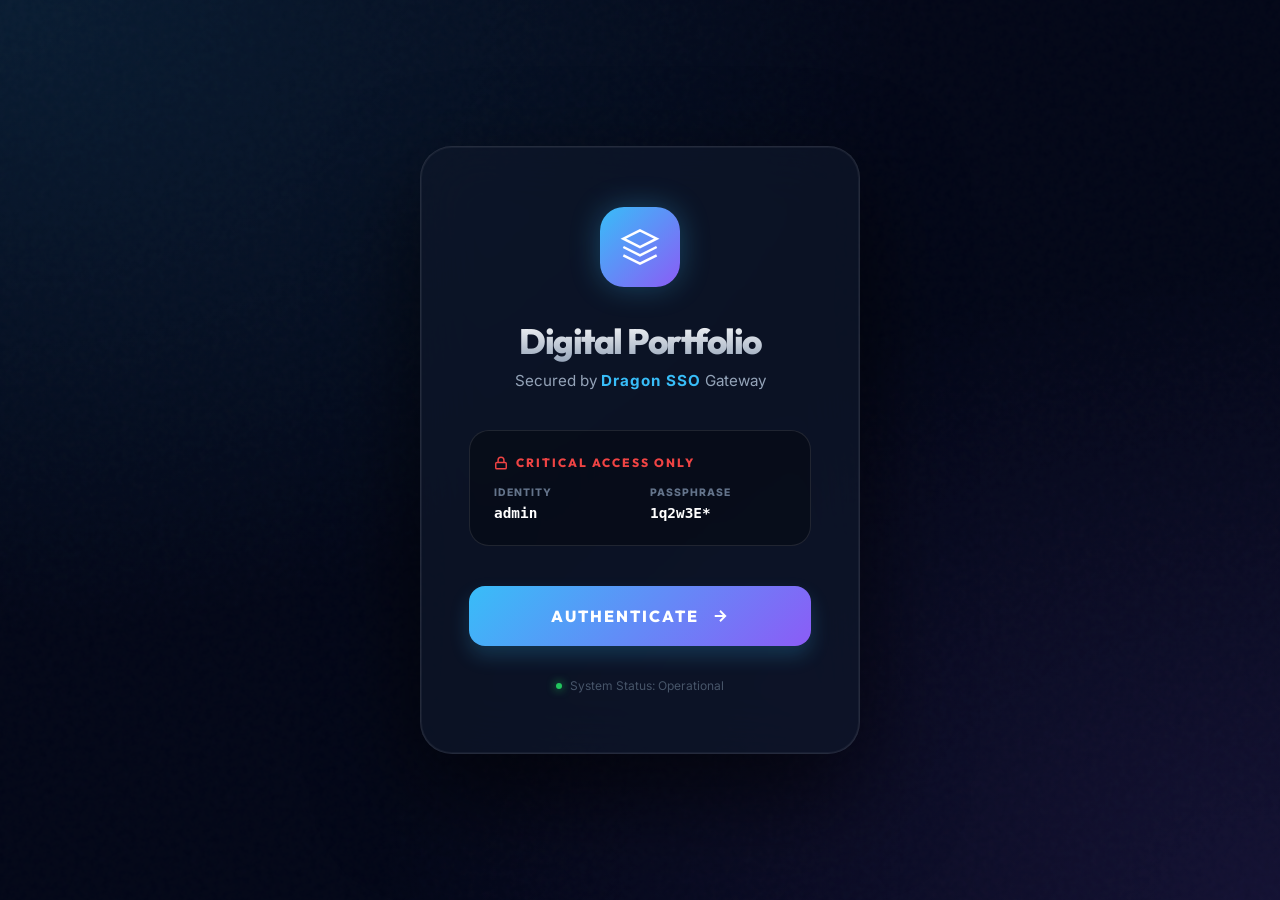
==== commit de8462a0: "fix() UI login" ====
--- a/site/index.html
+++ b/site/index.html
@@ -5,39 +5,52 @@
     <meta name="viewport" content="width=device-width, initial-scale=1.0">
     <title>Pham Dinh Long | Senior Back-end Engineer</title>
     <meta name="description" content="Senior .NET Back-end Engineer with experience in enterprise systems, ABP Framework, distributed systems, and Kubernetes delivery.">
-    <link rel="stylesheet" href="styles.css?v=202604191630">
+    <link rel="stylesheet" href="styles.css?v=202604231125">
 </head>
 <body>
 
     <!-- ════════════════════════════════════════════════════════════
-         PREMIUM LOGIN GATE
+         FUTURISTIC LOGIN GATE (Dragon SSO)
          ════════════════════════════════════════════════════════════ -->
     <div id="login-gate" class="login-gate">
-        <div class="login-card">
+        <div class="login-mesh"></div>
+        <div class="login-card fade-in">
+            <div class="login-logo-wrap">
+                <div class="dragon-icon">
+                    <svg viewBox="0 0 24 24" fill="none" stroke="currentColor" stroke-width="1.5"><path d="M12 2L2 7l10 5 10-5-10-5zM2 17l10 5 10-5M2 12l10 5 10-5"/></svg>
+                </div>
+            </div>
             <h2 class="login-title">Digital Portfolio</h2>
-            <p class="login-subtitle">Secure access required via Dragon SSO</p>
+            <p class="login-subtitle">Secured by <span>Dragon SSO</span> Gateway</p>
             
             <div class="login-hint">
                 <div class="login-hint-title">
-                    <svg width="18" height="18" viewBox="0 0 24 24" fill="none" stroke="currentColor" stroke-width="2" stroke-linecap="round" stroke-linejoin="round"><rect x="3" y="11" width="18" height="11" rx="2" ry="2"></rect><path d="M7 11V7a5 5 0 0 1 10 0v4"></path></svg>
-                    Demo Access Keys
-                </div>
-                <div class="hint-row">
-                    <span>Admin User</span>
-                    <code>admin</code>
-                </div>
-                <div class="hint-row">
-                    <span>Password</span>
-                    <code>1q2w3E*</code>
+                    <svg width="14" height="14" viewBox="0 0 24 24" fill="none" stroke="currentColor" stroke-width="2.5"><rect x="3" y="11" width="18" height="11" rx="2" ry="2"></rect><path d="M7 11V7a5 5 0 0 1 10 0v4"></path></svg>
+                    CRITICAL ACCESS ONLY
+                </div>
+                <div class="hint-grid">
+                    <div class="hint-col">
+                        <label>IDENTITY</label>
+                        <code>admin</code>
+                    </div>
+                    <div class="hint-col">
+                        <label>PASSPHRASE</label>
+                        <code>1q2w3E*</code>
+                    </div>
                 </div>
             </div>
 
             <p class="login-error" id="login-error"></p>
             
             <button class="login-btn" onclick="login()" id="login-button">
-                Authenticate Securely
-                <svg width="20" height="20" viewBox="0 0 24 24" fill="none" stroke="currentColor" stroke-width="2" stroke-linecap="round" stroke-linejoin="round"><path d="M5 12h14M12 5l7 7-7 7"/></svg>
+                <span>AUTHENTICATE</span>
+                <svg width="18" height="18" viewBox="0 0 24 24" fill="none" stroke="currentColor" stroke-width="2.5"><path d="M5 12h14M12 5l7 7-7 7"/></svg>
             </button>
+
+            <div class="login-footer">
+                <span class="pulse-dot"></span>
+                System Status: Operational
+            </div>
         </div>
     </div>
 
@@ -52,7 +65,7 @@
                 <div class="user-email" id="user-email">guest@example.com</div>
             </div>
         </div>
-        <button class="logout-btn" onclick="logout()" id="logout-button">End Session</button>
+        <button class="logout-btn" onclick="logout()" id="logout-button">END SESSION</button>
     </div>
 
     <!-- ════════════════════════════════════════════════════════════
--- a/site/styles.css
+++ b/site/styles.css
@@ -1,120 +1,135 @@
 @import url('https://fonts.googleapis.com/css2?family=Inter:wght@300;400;500;600&family=Outfit:wght@300;400;500;600;700;800&display=swap');
 
 :root {
-    --bg-gradient: linear-gradient(135deg, #fdfbfb 0%, #ebedee 100%);
-    --cv-bg: rgba(255, 255, 255, 0.85);
-    --primary-color: #3b82f6;
-    --primary-gradient: linear-gradient(135deg, #3b82f6 0%, #8b5cf6 100%);
-    --text-main: #1e293b;
-    --text-muted: #64748b;
-    --border-color: rgba(148, 163, 184, 0.2);
-    --accent: #f8fafc;
-    
-    /* Login vars */
-    --login-bg: #0f172a;
-    --login-card: rgba(30, 41, 59, 0.7);
-    --login-border: rgba(255, 255, 255, 0.1);
+    --bg-dark: #020617;
+    --primary: #38bdf8;
+    --primary-glow: rgba(56, 189, 248, 0.5);
+    --secondary: #8b5cf6;
+    --glass: rgba(15, 23, 42, 0.7);
+    --glass-border: rgba(255, 255, 255, 0.1);
 }
 
-* {
-    box-sizing: border-box;
-    margin: 0;
-    padding: 0;
-}
+* { box-sizing: border-box; margin: 0; padding: 0; }
 
 body {
     font-family: 'Inter', sans-serif;
-    color: var(--text-main);
-    background: var(--login-bg);
-    line-height: 1.6;
-    min-height: 100vh;
-    font-size: 15px;
+    background-color: var(--bg-dark);
+    color: #f8fafc;
+    overflow-x: hidden;
     -webkit-font-smoothing: antialiased;
 }
 
-/* ── MODERN LOGIN GATE ──────────────────────────────────── */
+/* ── FUTURISTIC LOGIN GATE ──────────────────────────────────── */
 .login-gate {
     position: fixed; inset: 0; z-index: 2000;
     display: flex; align-items: center; justify-content: center;
-    background: var(--login-bg);
+    background: #020617;
+    overflow: hidden;
+}
+
+.login-mesh {
+    position: absolute; inset: 0;
     background-image: 
-        radial-gradient(at 0% 0%, hsla(253,16%,7%,1) 0, transparent 50%), 
-        radial-gradient(at 50% 0%, hsla(225,39%,30%,0.4) 0, transparent 50%), 
-        radial-gradient(at 100% 0%, hsla(339,49%,30%,0.3) 0, transparent 50%);
-    overflow: hidden;
+        radial-gradient(at 0% 0%, rgba(56, 189, 248, 0.15) 0, transparent 50%), 
+        radial-gradient(at 100% 100%, rgba(139, 92, 246, 0.15) 0, transparent 50%);
+    opacity: 0.8;
+}
+.login-mesh::after {
+    content: ''; position: absolute; inset: 0;
+    background: url("data:image/svg+xml,%3Csvg viewBox='0 0 200 200' xmlns='http://www.w3.org/2000/svg'%3E%3Cfilter id='noiseFilter'%3E%3CfeTurbulence type='fractalNoise' baseFrequency='0.65' numOctaves='3' stitchTiles='stitch'/%3E%3C/filter%3E%3Crect width='100%25' height='100%25' filter='url(%23noiseFilter)'/%3E%3C/svg%3E");
+    opacity: 0.03; mix-blend-mode: overlay;
 }
 
 .login-card {
     position: relative;
-    width: min(420px, calc(100% - 32px));
-    padding: 48px;
-    border-radius: 24px;
-    background: var(--login-card);
-    backdrop-filter: blur(20px);
-    border: 1px solid var(--login-border);
+    width: min(440px, calc(100% - 40px));
+    padding: 60px 48px;
+    background: var(--glass);
+    backdrop-filter: blur(30px);
+    border: 1px solid var(--glass-border);
+    border-radius: 32px;
+    box-shadow: 0 40px 100px rgba(0, 0, 0, 0.6), inset 0 0 0 1px rgba(255, 255, 255, 0.05);
     text-align: center;
 }
 
+.login-logo-wrap {
+    width: 80px; height: 80px; margin: 0 auto 32px;
+    background: linear-gradient(135deg, var(--primary), var(--secondary));
+    border-radius: 24px; display: flex; align-items: center; justify-content: center;
+    box-shadow: 0 0 30px rgba(56, 189, 248, 0.3);
+    position: relative;
+}
+.dragon-icon { color: #fff; width: 40px; height: 40px; }
+
 .login-title {
     font-family: 'Outfit', sans-serif;
-    color: #ffffff;
-    font-size: 1.75rem;
-    font-weight: 700;
-    margin-bottom: 8px;
+    font-size: 2.2rem; font-weight: 800;
+    background: linear-gradient(to bottom, #ffffff, #94a3b8);
+    -webkit-background-clip: text; -webkit-text-fill-color: transparent;
+    margin-bottom: 8px; letter-spacing: -1.5px;
 }
 
+.login-subtitle { color: #94a3b8; font-size: 0.95rem; margin-bottom: 40px; }
+.login-subtitle span { color: var(--primary); font-weight: 700; letter-spacing: 1px; }
+
+.login-hint {
+    background: rgba(0, 0, 0, 0.3);
+    border: 1px solid var(--glass-border);
+    border-radius: 20px; padding: 24px; margin-bottom: 40px;
+    text-align: left;
+}
+.login-hint-title {
+    color: #ef4444; font-family: 'Outfit', sans-serif; font-size: 0.75rem;
+    font-weight: 800; margin-bottom: 16px; display: flex; align-items: center; gap: 8px;
+    letter-spacing: 2px;
+}
+.hint-grid { display: grid; grid-template-columns: 1fr 1fr; gap: 20px; }
+.hint-col label { display: block; font-size: 0.65rem; color: #64748b; font-weight: 800; margin-bottom: 6px; letter-spacing: 1px; }
+.hint-col code { display: block; font-size: 0.9rem; color: #fff; font-weight: 700; font-family: monospace; }
+
 .login-btn {
-    width: 100%; padding: 16px;
-    border: none; border-radius: 12px;
-    background: var(--primary-gradient); color: #fff;
-    font-family: 'Outfit', sans-serif;
-    font-size: 1rem; font-weight: 600;
-    cursor: pointer;
+    width: 100%; padding: 20px;
+    background: linear-gradient(135deg, var(--primary), var(--secondary));
+    border: none; border-radius: 16px;
+    color: #fff; font-family: 'Outfit', sans-serif;
+    font-size: 1rem; font-weight: 800; letter-spacing: 2px;
+    cursor: pointer; display: flex; align-items: center; justify-content: center; gap: 12px;
+    transition: 0.3s cubic-bezier(0.4, 0, 0.2, 1);
+    box-shadow: 0 10px 20px rgba(56, 189, 248, 0.2);
+}
+.login-btn:hover {
+    transform: translateY(-5px);
+    box-shadow: 0 20px 40px rgba(56, 189, 248, 0.3);
+    filter: brightness(1.1);
 }
 
-/* ── PREMIUM CV LAYOUT (MODERN DARK) ──────────────────────────────────── */
+.login-footer {
+    margin-top: 32px; font-size: 0.75rem; color: #475569;
+    display: flex; align-items: center; justify-content: center; gap: 8px;
+}
+.pulse-dot { width: 6px; height: 6px; background: #22c55e; border-radius: 50%; box-shadow: 0 0 10px #22c55e; animation: pulse-anim 2s infinite; }
+@keyframes pulse-anim { 0% { opacity: 0.4; } 50% { opacity: 1; } 100% { opacity: 0.4; } }
 
-body:has(.cv-content-dark) {
-    background-color: #030712 !important;
-    padding-top: 100px; /* Space for the floating user bar */
-}
+/* ── PREMIUM CV LAYOUT ──────────────────────────────────── */
+body:has(.cv-content-dark) { background-color: #030712 !important; padding-top: 100px; }
 
-/* Fixed User Bar */
 .user-bar {
-    position: fixed !important; 
-    top: 20px !important; 
-    left: 20px !important; 
-    right: 20px !important;
-    z-index: 1000 !important;
-    backdrop-filter: blur(20px) !important;
-    background: rgba(255, 255, 255, 0.95) !important;
-    border: 1px solid rgba(255, 255, 255, 0.5) !important;
-    border-radius: 20px !important;
-    padding: 12px 32px !important;
-    display: flex !important;
-    align-items: center !important;
-    justify-content: space-between !important;
+    position: fixed !important; top: 20px !important; left: 20px !important; right: 20px !important;
+    z-index: 1000 !important; backdrop-filter: blur(20px) !important;
+    background: rgba(255, 255, 255, 0.95) !important; border: 1px solid rgba(255, 255, 255, 0.5) !important;
+    border-radius: 20px !important; padding: 12px 32px !important;
+    display: flex !important; align-items: center !important; justify-content: space-between !important;
     box-shadow: 0 10px 40px rgba(0,0,0,0.2) !important;
 }
 .user-info { display: flex; align-items: center; gap: 15px; }
-.user-avatar { width: 45px; height: 45px; border-radius: 12px; background: var(--primary-gradient); color: #fff; display: flex; align-items: center; justify-content: center; font-weight: 800; font-family: 'Outfit'; }
+.user-avatar { width: 45px; height: 45px; border-radius: 12px; background: linear-gradient(135deg, var(--primary), var(--secondary)); color: #fff; display: flex; align-items: center; justify-content: center; font-weight: 800; font-family: 'Outfit'; }
 .user-name { font-weight: 700; font-family: 'Outfit'; color: #1e293b; font-size: 1.1rem; }
-.logout-btn { padding: 10px 24px; border-radius: 12px; background: #fff; border: 1px solid #e2e8f0; font-weight: 700; cursor: pointer; font-family: 'Outfit'; transition: 0.2s; }
-.logout-btn:hover { background: #fee2e2; color: #dc2626; border-color: #fca5a5; }
+.logout-btn { padding: 10px 24px; border-radius: 12px; background: #fff; border: 1px solid #e2e8f0; font-weight: 700; cursor: pointer; font-family: 'Outfit'; }
 
-.cv-content-dark {
-    padding: 0; min-height: 100vh; display: flex; justify-content: center;
-}
+.cv-content-dark { padding: 0; min-height: 100vh; display: flex; justify-content: center; }
+.cv-container-dark { width: 100%; max-width: 1600px; display: flex !important; flex-direction: column; }
+@media (min-width: 1000px) { .cv-container-dark { flex-direction: row !important; } }
 
-.cv-container-dark {
-    width: 100%; max-width: 1600px; display: flex !important; flex-direction: column;
-}
-
-@media (min-width: 1000px) {
-    .cv-container-dark { flex-direction: row !important; }
-}
-
-/* Sidebar Width Optimized */
 .cv-sidebar-dark {
     width: 100%; padding: 60px 60px; background: rgba(3, 7, 18, 0.95);
     border-right: 1px solid rgba(255, 255, 255, 0.05);
@@ -124,55 +139,47 @@
     .cv-sidebar-dark { width: 520px !important; flex-shrink: 0 !important; height: calc(100vh - 100px); position: sticky; top: 100px; overflow-y: auto; }
 }
 
-/* Profile Section */
 .cv-profile-dark { text-align: left; }
-.avatar-ring-dark { width: 160px; height: 160px; margin-bottom: 32px; border-radius: 50%; padding: 4px; background: var(--primary-gradient); }
+.avatar-ring-dark { width: 160px; height: 160px; margin-bottom: 32px; border-radius: 50%; padding: 4px; background: linear-gradient(135deg, var(--primary), var(--secondary)); }
 .avatar-img-dark { width: 100%; height: 100%; border-radius: 50%; object-fit: cover; border: 4px solid #030712; }
 .cv-name-dark { font-family: 'Outfit'; font-size: 3.5rem; font-weight: 800; color: #fff; line-height: 1.1; letter-spacing: -2px; margin-bottom: 12px; }
-.cv-title-dark { font-family: 'Outfit'; font-size: 1rem; font-weight: 700; color: #38bdf8; text-transform: uppercase; letter-spacing: 4px; margin-bottom: 24px; }
+.cv-title-dark { font-family: 'Outfit'; font-size: 1rem; font-weight: 700; color: var(--primary); text-transform: uppercase; letter-spacing: 4px; margin-bottom: 24px; }
 .cv-summary-dark { font-size: 1rem; color: #94a3b8; line-height: 1.8; padding-top: 32px; border-top: 1px solid rgba(255, 255, 255, 0.05); }
 
-/* Sidebar Components */
 .skills-grid-dark { display: flex; flex-wrap: wrap; gap: 12px; }
-.skill-tag-dark { background: rgba(56, 189, 248, 0.1); color: #38bdf8; padding: 10px 20px; border-radius: 12px; font-size: 0.9rem; font-weight: 600; border: 1px solid rgba(56, 189, 248, 0.2); }
+.skill-tag-dark { background: rgba(56, 189, 248, 0.1); color: var(--primary); padding: 10px 20px; border-radius: 12px; font-size: 0.9rem; font-weight: 600; border: 1px solid rgba(56, 189, 248, 0.2); }
 .cv-section-left { margin-bottom: 10px; }
 .section-title-left { font-family: 'Outfit'; font-size: 0.85rem; font-weight: 800; color: #fff; text-transform: uppercase; letter-spacing: 4px; margin-bottom: 24px; }
 .edu-item-dark { padding: 24px; background: rgba(255, 255, 255, 0.02); border-radius: 20px; border: 1px solid rgba(255, 255, 255, 0.05); }
 .edu-school-dark { color: #fff; font-weight: 700; font-size: 1.1rem; margin-bottom: 4px; }
 .edu-degree-dark { color: #94a3b8; font-size: 0.95rem; }
 
-/* Contact Items */
 .contact-list-dark { display: flex; flex-direction: column; gap: 20px; }
 .contact-item-dark { display: flex; align-items: center; gap: 18px; color: #cbd5e1; font-size: 1rem; }
-.contact-icon-dark { width: 22px; height: 22px; color: #38bdf8; }
+.contact-icon-dark { width: 22px; height: 22px; color: var(--primary); }
 .contact-item-dark a { color: inherit; text-decoration: none; }
 
-/* Main Content Area Fully Balanced */
 .cv-main-dark { flex: 1; padding: 80px 100px; min-width: 0; }
 .section-header-dark { font-family: 'Outfit'; color: #fff; font-size: 1.8rem; font-weight: 800; letter-spacing: 5px; margin-bottom: 60px; position: relative; }
-.section-header-dark::after { content: ''; position: absolute; bottom: -15px; left: 0; width: 100px; height: 5px; background: #38bdf8; border-radius: 2px; }
+.section-header-dark::after { content: ''; position: absolute; bottom: -15px; left: 0; width: 100px; height: 5px; background: var(--primary); border-radius: 2px; }
 
-/* Timeline Modernized */
 .timeline-container-dark { position: relative; padding-left: 60px; }
-.timeline-container-dark::before { content: ''; position: absolute; left: 0; top: 0; bottom: 0; width: 2px; background: linear-gradient(to bottom, #38bdf8, #8b5cf6, transparent); opacity: 0.2; }
-.exp-card-dark { position: relative; margin-bottom: 80px; background: rgba(255, 255, 255, 0.02); padding: 48px; border-radius: 30px; border: 1px solid rgba(255, 255, 255, 0.05); transition: 0.3s; }
-.exp-card-dark:hover { background: rgba(255,255,255,0.03); border-color: rgba(56,189,248,0.2); }
-.timeline-glow-dark { position: absolute; left: -71px; top: 48px; width: 22px; height: 22px; background: #38bdf8; border: 5px solid #030712; border-radius: 50%; box-shadow: 0 0 20px #38bdf8; }
+.timeline-container-dark::before { content: ''; position: absolute; left: 0; top: 0; bottom: 0; width: 2px; background: linear-gradient(to bottom, var(--primary), var(--secondary), transparent); opacity: 0.2; }
+.exp-card-dark { position: relative; margin-bottom: 80px; background: rgba(255, 255, 255, 0.02); padding: 48px; border-radius: 30px; border: 1px solid rgba(255, 255, 255, 0.05); }
+.timeline-glow-dark { position: absolute; left: -71px; top: 48px; width: 22px; height: 22px; background: var(--primary); border: 5px solid #030712; border-radius: 50%; box-shadow: 0 0 20px var(--primary); }
 .exp-header-dark { display: flex; justify-content: space-between; align-items: flex-start; margin-bottom: 32px; }
 .exp-company-dark { color: #fff; font-weight: 800; font-size: 1.6rem; }
-.exp-role-dark { color: #38bdf8; font-weight: 600; font-size: 1.2rem; }
-.exp-date-tag-dark { background: rgba(56, 189, 248, 0.1); color: #38bdf8; padding: 10px 24px; border-radius: 30px; font-size: 0.85rem; font-weight: 800; }
+.exp-role-dark { color: var(--primary); font-weight: 600; font-size: 1.2rem; }
+.exp-date-tag-dark { background: rgba(56, 189, 248, 0.1); color: var(--primary); padding: 10px 24px; border-radius: 30px; font-size: 0.85rem; font-weight: 800; }
 .exp-location-dark { font-size: 1rem; color: #64748b; margin-bottom: 32px; display: flex; align-items: center; gap: 10px; }
 .exp-logo-dark { width: 80px; height: 80px; background: #fff; border-radius: 20px; padding: 12px; margin-bottom: 32px; display: flex; align-items: center; justify-content: center; }
 .exp-logo-dark img { max-width: 100%; max-height: 100%; object-fit: contain; }
 .exp-desc-dark { list-style: none; }
 .exp-desc-dark li { position: relative; padding-left: 32px; margin-bottom: 18px; color: #94a3b8; font-size: 1.05rem; line-height: 1.8; }
-.exp-desc-dark li::before { content: ''; position: absolute; left: 0; top: 12px; width: 12px; height: 3px; background: #38bdf8; border-radius: 2px; }
+.exp-desc-dark li::before { content: ''; position: absolute; left: 0; top: 12px; width: 12px; height: 3px; background: var(--primary); border-radius: 2px; }
 
-/* Ecosystem Grid */
 .cert-grid-dark { display: grid; grid-template-columns: repeat(auto-fit, minmax(400px, 1fr)); gap: 40px; }
-.cert-item-dark { background: rgba(255, 255, 255, 0.02); border: 1px solid rgba(255, 255, 255, 0.05); border-radius: 30px; padding: 50px; text-align: center; transition: 0.3s; }
-.cert-item-dark:hover { border-color: #38bdf8; transform: translateY(-10px); }
+.cert-item-dark { background: rgba(255, 255, 255, 0.02); border: 1px solid rgba(255, 255, 255, 0.05); border-radius: 30px; padding: 50px; text-align: center; }
 .cert-icon-wrap { width: 100px; height: 100px; margin: 0 auto 32px; display: flex; align-items: center; justify-content: center; }
 .cert-name-dark { font-size: 1.2rem; font-weight: 700; color: #fff; margin-bottom: 12px; }
 .cert-desc-dark { font-size: 1rem; color: #64748b; }
@@ -180,5 +187,5 @@
 .fade-in { animation: fadeIn 1s ease-out forwards; }
 @keyframes fadeIn { from { opacity: 0; transform: translateY(30px); } to { opacity: 1; transform: translateY(0); } }
 
-@media (max-width: 1300px) { .cv-main-dark { padding: 60px; } .exp-card-dark { padding: 40px; } }
-@media (max-width: 999px) { .cv-sidebar-dark { width: 100% !important; padding: 40px; } }
+@media (max-width: 1300px) { .cv-main-dark { padding: 60px; } }
+@media (max-width: 999px) { body { padding-top: 100px; } .cv-sidebar-dark { width: 100% !important; padding: 40px; } .exp-header-dark { flex-direction: column; gap: 12px; } }
